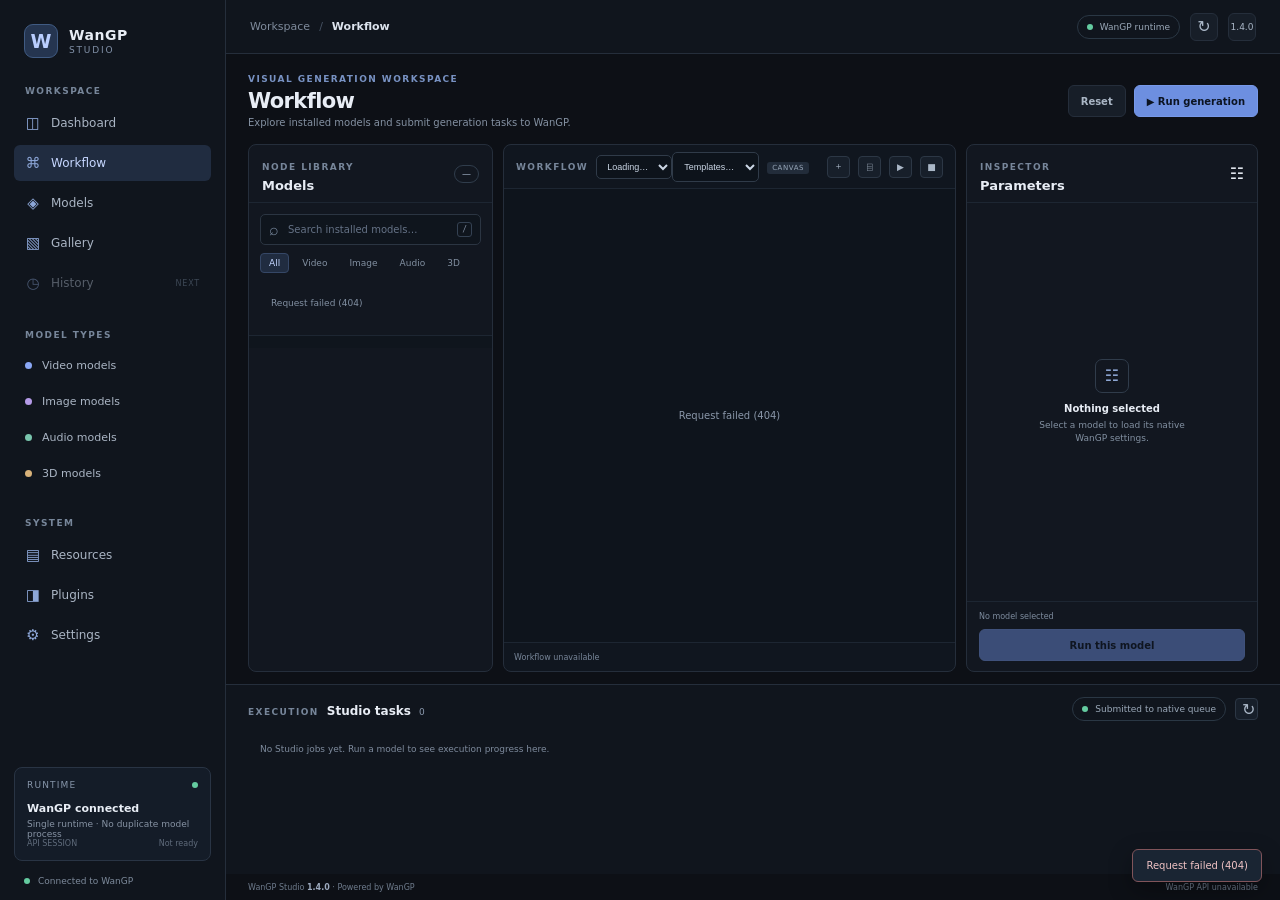
==== plugins/wan2gp_studio/web/index.html @ 685be03d "studio: Unified Media & Workflow Experience (1.4.0) P1 complete: - Media -> Workflow: the gallery li" ====
<!doctype html>
<html lang="en">
<head>
  <meta charset="utf-8">
  <meta name="viewport" content="width=device-width,initial-scale=1">
  <meta name="color-scheme" content="dark">
  <title>WanGP Studio</title>
  <link rel="stylesheet" href="assets/studio.css">
  <script src="assets/studio.js" defer></script>
  <script src="assets/gallery.js" defer></script>
  <script src="assets/workflow.js" defer></script>
  <script src="assets/telemetry.js" defer></script>
  <script src="assets/plugins.js" defer></script>
  <script src="assets/dashboard.js" defer></script>
  <script src="assets/settings.js" defer></script>
</head>
<body>
<div class="app-shell">
  <aside class="sidebar">
    <a class="brand" href="/studio/"><span class="brand-mark">W</span><span><strong>WanGP</strong><small>STUDIO</small></span></a>
    <div class="sidebar-label">WORKSPACE</div>
    <nav class="primary-nav">
      <button class="nav-item" id="nav-dashboard"><span class="nav-icon">◫</span> Dashboard</button>
      <button class="nav-item active" id="nav-workflow"><span class="nav-icon">⌘</span> Workflow</button>
      <button class="nav-item" id="nav-models"><span class="nav-icon">◈</span> Models</button>
      <button class="nav-item" id="nav-gallery"><span class="nav-icon">▧</span> Gallery <span class="nav-count" id="gallery-nav-count" hidden></span></button>
      <button class="nav-item" disabled><span class="nav-icon">◷</span> History <span class="nav-soon">NEXT</span></button>
    </nav>
    <div class="sidebar-label section-gap">MODEL TYPES</div>
    <div class="library-shortcuts">
      <button class="library-item" data-filter="video"><span class="type-dot video"></span> Video models</button>
      <button class="library-item" data-filter="image"><span class="type-dot image"></span> Image models</button>
      <button class="library-item" data-filter="audio"><span class="type-dot audio"></span> Audio models</button>
      <button class="library-item" data-filter="3d"><span class="type-dot three"></span> 3D models</button>
    </div>
    <div class="sidebar-label section-gap">SYSTEM</div>
    <nav class="primary-nav">
      <button class="nav-item" id="nav-resources"><span class="nav-icon">▤</span> Resources</button>
      <button class="nav-item" id="nav-plugins"><span class="nav-icon">◨</span> Plugins <span class="nav-count" id="plugins-nav-count" hidden></span></button>
      <button class="nav-item" id="nav-settings"><span class="nav-icon">⚙</span> Settings</button>
    </nav>
    <div class="sidebar-spacer"></div>
    <section class="memory-card">
      <div class="memory-heading"><span>RUNTIME</span><span class="live-dot"></span></div>
      <div class="memory-runtime">WanGP connected</div>
      <div class="memory-caption">Single runtime · No duplicate model process</div>
      <div class="memory-foot"><span>API SESSION</span><span id="runtime-state">Checking…</span></div>
    </section>
    <div class="sidebar-footer"><span class="status-dot"></span> Connected to WanGP</div>
  </aside>

  <main class="main-area">
    <header class="topbar">
      <div class="breadcrumbs"><span>Workspace</span><span class="crumb-sep">/</span><strong id="breadcrumb-current">Workflow</strong></div>
      <div class="top-actions"><span class="runtime-pill"><i></i> WanGP runtime</span><button class="icon-button" id="refresh-models" title="Refresh model catalog">↻</button><span class="user-button">1.4.0</span></div>
    </header>

    <section class="workspace">
      <div class="workspace-heading">
        <div><div class="eyebrow">VISUAL GENERATION WORKSPACE</div><h1>Workflow</h1><p>Explore installed models and submit generation tasks to WanGP.</p></div>
        <div class="heading-actions"><button class="button button-quiet" id="clear-selection">Reset</button><button class="button button-primary" id="run-generation">▶ Run generation</button></div>
      </div>

      <div class="studio-grid">
        <section class="panel model-panel">
          <div class="panel-header"><div><span class="panel-kicker">NODE LIBRARY</span><h2>Models</h2></div><span class="count-chip" id="model-count">—</span></div>
          <label class="search-box"><span>⌕</span><input id="model-search" type="search" placeholder="Search installed models…"><kbd>/</kbd></label>
          <div class="filter-row" id="model-filters">
            <button class="filter-chip selected" data-filter="all">All</button><button class="filter-chip" data-filter="video">Video</button><button class="filter-chip" data-filter="image">Image</button><button class="filter-chip" data-filter="audio">Audio</button><button class="filter-chip" data-filter="3d">3D</button>
          </div>
          <div class="model-list" id="model-list"><div class="empty-state">Loading model catalog…</div></div>
          <div class="model-links" id="model-links"></div>
        </section>

        <section class="panel canvas-panel">
          <div class="canvas-toolbar"><div><span class="panel-kicker">WORKFLOW</span><select id="workflow-select" class="preset-select workflow-select" aria-label="Workflow"><option value="">Loading…</option></select><select id="workflow-template" class="preset-select workflow-template" aria-label="Load a template"><option value="">Templates…</option></select><span class="draft-tag" id="workflow-state">CANVAS</span></div><div class="canvas-tools"><button class="small-tool" id="workflow-new" title="New workflow">＋</button><button class="small-tool" id="workflow-save" title="Save workflow">⌸</button><button class="small-tool" id="workflow-run" title="Run workflow">▶</button><button class="small-tool" id="workflow-cancel" title="Cancel run" disabled>■</button></div></div>
          <div class="canvas workflow-canvas-host" id="workflow-canvas-host">
            <div class="canvas-empty" id="workflow-unavailable" hidden></div>
            <iframe id="workflow-frame" class="workflow-frame" title="Workflow canvas" sandbox="allow-scripts allow-pointer-lock allow-downloads" hidden></iframe>
            <div class="hidden-legacy" aria-hidden="true">
              <div class="canvas-hint" id="canvas-hint"></div>
              <div class="workflow-node" id="generation-node" hidden>
                <span id="node-title"></span><span id="node-model"></span><span id="node-status"></span>
              </div>
              <span id="canvas-model-count"></span>
            </div>
          </div>
          <div class="canvas-footer"><span id="workflow-status">Workflow canvas</span><span id="workflow-node-count"></span></div>
        </section>

        <section class="panel inspector-panel">
          <div class="panel-header"><div><span class="panel-kicker">INSPECTOR</span><h2>Parameters</h2></div><span class="inspector-icon">☷</span></div>
          <div class="inspector-content">
            <div class="inspector-empty" id="inspector-empty"><div class="inspector-empty-icon">☷</div><strong>Nothing selected</strong><span>Select a model to load its native WanGP settings.</span></div>
            <div id="inspector-editor" hidden>
              <div class="selected-model"><div class="selected-model-icon">◈</div><div><strong id="selected-model-name">Model</strong><small id="selected-model-type">model_type</small></div></div>
              <div class="inspector-section">
                <div class="section-title"><span>GENERATION SETTINGS</span><button id="reset-settings">Reset</button></div>
                <label class="field-label" for="prompt-input">Prompt</label><textarea id="prompt-input" rows="5" placeholder="Describe the scene…"></textarea>
                <div class="settings-toolbar"><span>Full WanGP settings JSON</span><button id="format-json">Format</button></div>
                <textarea id="settings-json" class="json-editor" spellcheck="false" rows="12"></textarea>
                <p class="field-note">Advanced parameters are preserved. Edit the JSON to access model-specific options not shown as simple controls.</p>
              </div>
              <div class="inspector-section">
                <div class="section-title"><span>PRESETS &amp; PROFILES</span><span id="preset-count"></span></div>
                <div class="preset-row"><select id="preset-select" class="preset-select" disabled><option>No presets available</option></select><button class="button button-quiet preset-load" id="load-preset" disabled>Load</button></div>
                <p class="field-note">Loads the selected native WanGP preset into the full settings editor.</p>
              </div>
              <div class="inspector-section">
                <div class="section-title"><span>INSTALLED LORAS</span><span id="lora-count"></span></div>
                <div class="capability-list" id="lora-list"><span class="field-note">Select a model to inspect its LoRAs.</span></div>
              </div>
              <div class="inspector-section"><div class="section-title"><span>MODEL CAPABILITIES</span></div><div class="capability-list" id="capability-list"></div></div>
            </div>
          </div>
          <div class="inspector-bottom"><span class="save-indicator" id="settings-state">No model selected</span><button class="button button-primary button-full" id="run-from-inspector" disabled>Run this model</button></div>
        </section>
      </div>
    </section>

    <section class="gallery-view" id="gallery-view" hidden>
      <header class="gallery-head">
        <div><div class="eyebrow">MEDIA CENTER</div><h1>Library</h1><p id="gallery-summary">Indexing WanGP outputs…</p></div>
        <div class="gallery-head-actions">
          <button class="button button-quiet" id="gallery-upload">＋ Upload</button>
          <input type="file" id="gallery-file" multiple hidden accept="image/*,video/*,audio/*">
          <button class="button button-quiet" id="gallery-refresh">↻ Rescan</button>
        </div>
      </header>
      <div class="gallery-toolbar">
        <label class="search-box gallery-search"><span>⌕</span><input id="gallery-query" type="search" placeholder="Search prompt or file name…"></label>
        <div class="filter-row" id="gallery-kinds">
          <button class="filter-chip selected" data-kind="">All</button>
          <button class="filter-chip" data-kind="image">Images</button>
          <button class="filter-chip" data-kind="video">Videos</button>
          <button class="filter-chip" data-kind="audio">Audio</button>
          <button class="filter-chip" data-kind="world">Worlds</button>
          <button class="filter-chip" data-kind="3d">3D</button>
        </div>
        <div class="upload-panel" id="gallery-uploads" hidden>
          <div class="upload-head"><span id="gallery-upload-title">Uploads</span><button class="icon-button" id="gallery-upload-clear" title="Clear finished and cancelled uploads">✕</button></div>
          <div id="gallery-upload-rows"></div>
        </div>
        <select id="gallery-sort" class="preset-select gallery-sort" aria-label="Sort media">
          <option value="date_desc">Newest first</option>
          <option value="date_asc">Oldest first</option>
          <option value="name_asc">Name A→Z</option>
          <option value="name_desc">Name Z→A</option>
          <option value="size_desc">Largest first</option>
          <option value="size_asc">Smallest first</option>
        </select>
        <button class="button button-quiet" id="gallery-select-mode">Select</button>
      </div>
      <div class="gallery-selection" id="gallery-selection" hidden>
        <span id="gallery-selected-count">0 selected</span>
        <button class="button button-quiet" id="gallery-clear-selection">Clear</button>
        <button class="button button-danger" id="gallery-delete-selected" disabled>Delete selected</button>
      </div>
      <div class="gallery-viewport" id="gallery-viewport" tabindex="0" aria-label="Media library">
        <div class="gallery-spacer" id="gallery-spacer"></div>
        <div class="gallery-window" id="gallery-window"></div>
        <div class="gallery-empty" id="gallery-empty" hidden></div>
        <div class="gallery-drop" id="gallery-drop" hidden><div><strong>Drop media to upload</strong><span>Images, videos and audio are copied into the WanGP output folders.</span></div></div>
      </div>
    </section>

    <section class="resource-view" id="plugins-view" hidden>
      <header class="gallery-head">
        <div><div class="eyebrow">SYSTEM</div><h1>Plugins</h1><p id="plugins-summary">Installed plugins versus their upstream repositories.</p></div>
        <div class="gallery-head-actions">
          <span class="runtime-pill"><i></i> <span id="plugins-updated">—</span></span>
          <button class="icon-button" id="plugins-refresh" title="Check every plugin remote for its latest state">↻</button>
        </div>
      </header>
      <div class="plugin-table-wrap">
        <table class="plugin-table">
          <thead><tr><th>Plugin</th><th>Installed</th><th>Upstream</th><th>State</th><th>Details</th></tr></thead>
          <tbody id="plugins-rows"><tr><td colspan="5" class="plugin-empty">Loading…</td></tr></tbody>
        </table>
      </div>
      <p class="field-note" id="plugins-note"></p>
      <div class="section-title" style="margin-top:18px"><span>SCAN HISTORY</span></div>
      <div class="plugin-table-wrap" id="plugins-history"></div>
    </section>

    <section class="resource-view" id="resource-view" hidden>
      <header class="gallery-head">
        <div><div class="eyebrow">SYSTEM</div><h1>Resources</h1><p id="resource-summary">Read-only telemetry from the local WanGP runtime.</p></div>
        <div class="gallery-head-actions"><span class="runtime-pill"><i></i> <span id="resource-updated">—</span></span></div>
      </header>
      <div class="resource-grid">
        <article class="resource-card">
          <div class="resource-head"><span>GPU</span><span id="gpu-name">—</span></div>
          <div class="metric"><span>Utilization</span><strong id="gpu-util">unavailable</strong></div>
          <div class="meter"><span id="gpu-util-bar"></span></div>
          <div class="metric"><span>VRAM</span><strong id="gpu-vram">unavailable</strong></div>
          <div class="meter"><span id="gpu-vram-bar"></span></div>
          <div class="metric-row"><span id="gpu-temp">—</span><span id="gpu-power">—</span><span id="gpu-fan">—</span></div>
        </article>
        <article class="resource-card">
          <div class="resource-head"><span>MEMORY</span><span>psutil</span></div>
          <div class="metric"><span>System RAM</span><strong id="ram-used">—</strong></div>
          <div class="meter"><span id="ram-bar"></span></div>
          <div class="metric"><span>Studio process</span><strong id="proc-rss">—</strong></div>
          <div class="metric-row"><span id="proc-cpu">CPU —</span><span id="sys-cpu">System —</span></div>
        </article>
        <article class="resource-card">
          <div class="resource-head"><span>STUDIO</span><span id="studio-source">session</span></div>
          <div class="metric"><span>Active jobs</span><strong id="jobs-active">0</strong></div>
          <div class="metric"><span>Queued</span><strong id="jobs-queue">0</strong></div>
          <div class="metric"><span>Workflow runs</span><strong id="runs-active">0</strong></div>
          <div class="metric current-line" id="current-activity">No active work</div>
        </article>
      </div>
      <p class="field-note" id="resource-sources"></p>
    </section>

    <section class="dashboard-view" id="dashboard-view" hidden>
      <header class="gallery-head">
        <div><div class="eyebrow">WORKSPACE</div><h1>Dashboard</h1><p id="dashboard-summary">Runtime overview</p></div>
        <div class="gallery-head-actions"><button class="button button-quiet" id="dashboard-refresh">↻ Refresh</button></div>
      </header>
      <div class="resource-grid">
        <article class="resource-card">
          <div class="resource-head"><span>RUNTIME</span><span id="dash-runtime">—</span></div>
          <div class="metric"><span>WanGP core</span><strong id="dash-core">—</strong></div>
          <div class="metric"><span>Workflow engine</span><strong id="dash-workflow">—</strong></div>
          <div class="metric"><span>Optional plugins</span><strong id="dash-plugins">—</strong></div>
        </article>
        <article class="resource-card">
          <div class="resource-head"><span>LIBRARY</span><span id="dash-media-total">—</span></div>
          <div class="metric"><span>Images</span><strong id="dash-images">0</strong></div>
          <div class="metric"><span>Videos</span><strong id="dash-videos">0</strong></div>
          <div class="metric"><span>Audio / Worlds</span><strong id="dash-other">0</strong></div>
        </article>
        <article class="resource-card">
          <div class="resource-head"><span>ACTIVITY</span><span id="dash-updated">—</span></div>
          <div class="metric"><span>Active jobs</span><strong id="dash-jobs">0</strong></div>
          <div class="metric"><span>Workflow runs</span><strong id="dash-runs">0</strong></div>
          <div class="metric current-line" id="dash-activity">No active work</div>
        </article>
      </div>
      <div class="dashboard-actions">
        <button class="button button-quiet" id="dash-goto-gallery">Open Gallery</button>
        <button class="button button-quiet" id="dash-goto-workflow">Open Workflow</button>
        <button class="button button-quiet" id="dash-goto-resources">Open Resources</button>
      </div>
    </section>

    <section class="settings-view" id="settings-view" hidden>
      <header class="gallery-head">
        <div><div class="eyebrow">SYSTEM</div><h1>Settings</h1><p>Read-only diagnostics for this Studio installation.</p></div>
      </header>
      <div class="settings-block"><div class="section-title"><span>PLUGINS &amp; INTEGRATION</span></div><div class="settings-table" id="settings-plugins"></div></div>
      <div class="settings-block"><div class="section-title"><span>MEDIA ROOTS</span></div><div class="settings-roots" id="settings-roots"></div></div>
      <p class="field-note">Studio does not change WanGP settings; edit them in the native WanGP UI. Attribution and licenses: see the plugin README and <code>web/assets/WANFLOW-LICENSE.txt</code>.</p>
    </section>

    <section class="queue-panel">
      <div class="queue-heading"><div class="queue-title"><span class="panel-kicker">EXECUTION</span><h2>Studio tasks <span id="queue-count">0</span></h2></div><div class="queue-actions"><span class="queue-runtime"><i></i> Submitted to native queue</span><button class="small-tool" id="refresh-queue">↻</button></div></div>
      <div class="queue-list" id="queue-list"><div class="queue-empty">No Studio jobs yet. Run a model to see execution progress here.</div></div>
    </section>
    <footer class="main-footer"><span>WanGP Studio <b>1.4.0</b> · Powered by WanGP</span><span id="api-status">Connecting to local runtime…</span></footer>
  </main>
</div>

<dialog class="lightbox" id="lightbox">
  <div class="lightbox-shell">
    <header class="lightbox-head">
      <div class="lightbox-title"><span class="panel-kicker" id="lightbox-kind">MEDIA</span><strong id="lightbox-name">Item</strong></div>
      <div class="lightbox-head-actions">
        <a class="button button-quiet" id="lightbox-download" href="#" download>Download</a>
        <button class="icon-button" id="lightbox-close" title="Close">✕</button>
      </div>
    </header>
    <div class="lightbox-body">
      <div class="lightbox-stage" id="lightbox-stage"></div>
      <aside class="lightbox-meta">
        <div class="lightbox-facts" id="lightbox-facts"></div>
        <div class="lightbox-prompt-block">
          <div class="section-title"><span>PROMPT</span><button id="lightbox-copy">Copy</button></div>
          <p class="lightbox-prompt" id="lightbox-prompt">—</p>
        </div>
        <div class="lightbox-actions">
          <div class="sendto-row">
            <select id="lightbox-suite-target" class="sendto-target" title="Send this frame to"></select>
            <button class="button button-quiet" id="lightbox-suite">Send to plugin</button>
          </div>
          <button class="button button-quiet" id="lightbox-suite-copy" hidden>Copy path</button>
          <button class="button button-primary" id="lightbox-reuse">Use settings</button><button class="button button-quiet" id="lightbox-usewf" hidden>Use in workflow</button>
          <button class="button button-danger" id="lightbox-delete">Delete</button>
        </div>
        <p class="field-note" id="lightbox-path"></p>
      </aside>
    </div>
  </div>
</dialog>

<div class="toast-region" id="toast-region" aria-live="polite"></div>
</body>
</html>
---- plugins/wan2gp_studio/web/assets/studio.css ----
:root{color-scheme:dark;--bg:#0d1016;--panel:#121720;--line:#252e3b;--line-soft:#1d2632;--text:#e8edf5;--muted:#8793a4;--accent:#7b9cff;--green:#64cba0;--red:#df7c82;--amber:#d6ad70;font-family:Inter,ui-sans-serif,system-ui,-apple-system,"Segoe UI",sans-serif;font-synthesis:none}*{box-sizing:border-box}html,body{margin:0;width:100%;height:100%;overflow:hidden;background:var(--bg);color:var(--text)}button,input,textarea{font:inherit}button{color:inherit;cursor:pointer}.app-shell{height:100dvh;display:grid;grid-template-columns:226px minmax(0,1fr)}.sidebar{display:flex;flex-direction:column;min-height:0;padding:22px 14px 14px;background:#10151d;border-right:1px solid var(--line)}.brand{display:flex;align-items:center;gap:11px;padding:2px 10px 28px;color:var(--text);text-decoration:none}.brand-mark{width:34px;height:34px;display:grid;place-items:center;border-radius:9px;background:#253550;border:1px solid #405b83;color:#b9ceff;font-weight:800;font-size:19px}.brand strong,.brand small{display:block;letter-spacing:.04em}.brand strong{font-size:14px}.brand small{margin-top:2px;color:#8292a9;font-size:9px;letter-spacing:.2em}.sidebar-label,.panel-kicker,.eyebrow{font-size:9px;font-weight:750;letter-spacing:.16em;color:#77869a}.sidebar-label{padding:0 11px 9px}.primary-nav,.library-shortcuts{display:grid;gap:4px}.nav-item,.library-item{height:36px;display:flex;align-items:center;gap:10px;padding:0 11px;border:0;border-radius:6px;background:transparent;text-align:left;color:#aab5c4;font-size:12px}.nav-item:hover,.library-item:hover{background:#1a2330;color:var(--text)}.nav-item.active{background:#202c40;color:#c6d7ff}.nav-item:disabled{opacity:.45;cursor:default}.nav-icon{width:16px;text-align:center;color:#8da7d8;font-size:15px}.nav-soon{margin-left:auto;color:#74859a;font-size:8px;letter-spacing:.1em}.section-gap{margin-top:29px}.library-item{height:32px;font-size:11px}.type-dot{width:7px;height:7px;border-radius:50%;background:#8d9aab}.type-dot.video{background:#8aa7f5}.type-dot.image{background:#b59be8}.type-dot.audio{background:#79c5ad}.type-dot.three{background:#d8b27a}.sidebar-spacer{flex:1}.memory-card{padding:12px;border:1px solid #293444;border-radius:8px;background:#141c28}.memory-heading,.memory-foot{display:flex;justify-content:space-between;align-items:center}.memory-heading{font-size:9px;letter-spacing:.13em;color:#8796aa}.live-dot,.status-dot,.runtime-pill i,.queue-runtime i{width:6px;height:6px;border-radius:50%;background:var(--green)}.memory-runtime{margin-top:12px;font-size:11px;font-weight:650}.memory-caption{margin-top:4px;color:var(--muted);font-size:9px}.memory-bar{height:3px;margin:12px 0 8px;background:#293443;border-radius:3px}.memory-bar span{display:block;width:0;height:100%;background:var(--green)}.memory-foot{font-size:8px;color:#5f6b7b}.sidebar-footer{display:flex;align-items:center;gap:8px;padding:15px 10px 0;color:#7d8a9b;font-size:9px}.main-area{display:grid;grid-template-rows:54px minmax(350px,1fr) 190px 26px;min-width:0;min-height:0}.topbar{display:flex;align-items:center;justify-content:space-between;padding:0 24px;border-bottom:1px solid var(--line);background:#10151d}.breadcrumbs{display:flex;gap:9px;align-items:center;font-size:11px;color:#7f8b9c}.breadcrumbs strong{color:#dce3ed;font-weight:600}.crumb-sep{color:#465264}.top-actions{display:flex;align-items:center;gap:10px}.runtime-pill,.queue-runtime{display:flex;align-items:center;gap:7px;padding:6px 9px;border:1px solid #2a3744;border-radius:20px;color:#9aa8b8;font-size:9px}.icon-button,.user-button{width:28px;height:28px;display:grid;place-items:center;border:1px solid var(--line);border-radius:6px;background:#171e28;color:#aab7c7}.user-button{font-size:9px}.workspace{display:flex;flex-direction:column;min-height:0;padding:18px 22px 12px;gap:14px}.workspace-heading{display:flex;align-items:center;justify-content:space-between;min-height:58px}.eyebrow{margin-bottom:5px;color:#7892c3}.workspace-heading h1{margin:0;font-size:21px;font-weight:650;letter-spacing:-.03em}.workspace-heading p{margin:4px 0 0;color:#8491a2;font-size:10px}.heading-actions{display:flex;gap:8px}.button{height:32px;padding:0 12px;border-radius:6px;border:1px solid var(--line);font-size:10px;font-weight:650}.button-quiet{background:#171e28;color:#aab6c5}.button-primary{background:#6d8fe0;border-color:#7799e9;color:#0c1422}.button-primary:hover{background:#86a4ed}.button:disabled{opacity:.45;cursor:not-allowed}.studio-grid{display:grid;grid-template-columns:245px minmax(320px,1fr) 292px;gap:10px;min-height:0;flex:1}.panel{min-width:0;min-height:0;border:1px solid var(--line);border-radius:8px;background:var(--panel);overflow:hidden}.model-panel,.inspector-panel{display:flex;flex-direction:column}.panel-header{height:58px;display:flex;align-items:center;justify-content:space-between;padding:0 13px;border-bottom:1px solid var(--line-soft)}.panel-header h2,.queue-title h2{margin:4px 0 0;font-size:13px;font-weight:650}.count-chip{padding:3px 7px;border:1px solid #303d4c;border-radius:12px;color:#a8b8cd;font-size:9px}.search-box{height:31px;display:flex;align-items:center;gap:7px;margin:11px 11px 8px;padding:0 8px;border:1px solid #2b3542;border-radius:5px;background:#0f151d;color:#77879c}.search-box input{width:100%;border:0;outline:0;background:transparent;color:var(--text);font-size:10px}.search-box input::placeholder{color:#657286}.search-box kbd,kbd{padding:2px 4px;border:1px solid #344152;border-radius:3px;color:#7e8b9d;font-size:8px}.filter-row{display:flex;gap:4px;padding:0 11px 9px}.filter-chip{padding:4px 8px;border:1px solid transparent;border-radius:4px;background:transparent;color:#8290a1;font-size:9px}.filter-chip.selected{border-color:#354766;background:#202c40;color:#c0d2fb}.model-list{overflow:auto;min-height:0;padding:0 7px 9px}.model-card{display:block;width:100%;margin:3px 0;padding:9px;border:1px solid transparent;border-radius:6px;background:transparent;text-align:left}.model-card:hover{background:#18212d}.model-card.selected{border-color:#3a4d70;background:#1b2738}.model-card-top{display:flex;align-items:center;gap:7px}.model-indicator{width:7px;height:7px;border-radius:2px;background:#8ca9ef}.model-indicator.image{background:#b49ae7}.model-indicator.audio{background:#7ac7ad}.model-card-name{flex:1;overflow:hidden;color:#d6deea;font-size:10px;font-weight:620;text-overflow:ellipsis;white-space:nowrap}.availability{width:6px;height:6px;border-radius:50%;background:#536174}.availability.available{background:var(--green)}.model-card-meta{display:block;margin:5px 0 0 14px;color:#7b899b;font-size:9px}.empty-state{padding:15px;color:#8290a2;font-size:9px;line-height:1.5}.canvas-panel{display:flex;flex-direction:column;background:#10161f}.canvas-toolbar{height:44px;display:flex;align-items:center;justify-content:space-between;padding:0 12px;border-bottom:1px solid var(--line-soft);font-size:10px}.canvas-toolbar strong{margin-left:9px;font-weight:600;color:#c9d3e1}.draft-tag{margin-left:8px;padding:2px 5px;border-radius:3px;background:#222c3a;color:#9aa9bb;font-size:7px;letter-spacing:.08em}.canvas-tools{display:flex;align-items:center;gap:8px;color:#8390a1;font-size:9px}.small-tool{width:23px;height:22px;border:1px solid #2c3745;border-radius:4px;background:#171f2a;color:#aab7c7}.canvas{position:relative;flex:1;min-height:0;overflow:hidden;background:#0e141c}.canvas-grid{position:absolute;inset:0;background-image:radial-gradient(#2b3644 .7px,transparent .7px);background-size:18px 18px;opacity:.48}.canvas-hint{position:absolute;top:50%;left:50%;display:flex;width:210px;transform:translate(-50%,-50%);flex-direction:column;align-items:center;text-align:center}.hint-icon{display:grid;width:38px;height:38px;place-items:center;margin-bottom:12px;border:1px dashed #48576b;border-radius:9px;color:#9cb5e8;font-size:20px}.canvas-hint strong{font-size:11px;font-weight:620}.canvas-hint span{margin-top:7px;color:#7f8da0;font-size:9px;line-height:1.6}.workflow-node{position:absolute;top:50%;left:50%;width:218px;transform:translate(-50%,-50%);border:1px solid #465a7a;border-radius:8px;background:#172231;box-shadow:0 8px 28px #0005}.node-top,.node-ports,.node-footer{display:flex;align-items:center;justify-content:space-between}.node-top{padding:9px 10px;border-bottom:1px solid #2c3a4d}.node-type-icon{color:#9eb8f0}.node-kind{margin-left:7px;flex:1;color:#8da2c4;font-size:8px;letter-spacing:.12em}.node-menu{color:#8492a6}.node-title{padding:10px 11px 3px;font-size:12px;font-weight:650}.node-model{padding:0 11px 10px;color:#9aa9bd;font-size:9px}.node-divider{height:1px;background:#2c3a4d}.node-ports{padding:9px 11px;color:#a8b4c4;font-size:9px}.port{display:inline-block;width:7px;height:7px;margin-right:5px;border-radius:50%;background:#819dcf}.port.output{background:#79c8a9}.node-footer{padding:8px 11px;border-top:1px solid #2c3a4d;color:#7e8da0;font-size:8px}.node-status{color:#79c8a9}.canvas-footer{height:29px;display:flex;align-items:center;justify-content:space-between;padding:0 10px;border-top:1px solid var(--line-soft);color:#778598;font-size:8px}.footer-divider{padding:0 5px;color:#465364}.inspector-content{flex:1;overflow:auto}.inspector-empty{display:flex;height:100%;min-height:160px;flex-direction:column;align-items:center;justify-content:center;padding:15px;text-align:center}.inspector-empty-icon{display:grid;width:34px;height:34px;place-items:center;margin-bottom:10px;border:1px solid #303c4b;border-radius:7px;color:#8ea7d4}.inspector-empty strong{font-size:10px}.inspector-empty span{max-width:170px;margin-top:5px;color:#8290a1;font-size:9px;line-height:1.5}.selected-model{display:flex;align-items:center;gap:9px;padding:12px;border-bottom:1px solid var(--line-soft)}.selected-model-icon{display:grid;width:28px;height:28px;place-items:center;border:1px solid #3a4b67;border-radius:6px;background:#202d42;color:#b3c9f6}.selected-model strong,.selected-model small{display:block;max-width:190px;overflow:hidden;text-overflow:ellipsis;white-space:nowrap}.selected-model strong{font-size:10px}.selected-model small{margin-top:3px;color:#8391a4;font-size:8px}.inspector-section{padding:12px;border-bottom:1px solid var(--line-soft)}.section-title{display:flex;align-items:center;justify-content:space-between;margin-bottom:11px;color:#8998ad;font-size:8px;font-weight:700;letter-spacing:.1em}.section-title button,.settings-toolbar button{border:0;background:transparent;color:#9ab1e2;font-size:9px}.field-label{display:block;margin-bottom:5px;color:#aab7c8;font-size:9px}.inspector-section textarea{width:100%;resize:vertical;padding:8px;border:1px solid #303b49;border-radius:5px;outline:0;background:#0d131b;color:#d5deea;font-size:9px;line-height:1.5}.inspector-section textarea:focus{border-color:#627eae}.settings-toolbar{display:flex;align-items:center;justify-content:space-between;margin:12px 0 6px;color:#8b99ab;font-size:8px}.json-editor{font-family:ui-monospace,SFMono-Regular,Consolas,monospace!important;font-size:8px!important;tab-size:2}.field-note{margin:7px 0 0;color:#778598;font-size:8px;line-height:1.5}.capability-list{display:flex;flex-wrap:wrap;gap:5px}.capability-chip{padding:4px 6px;border:1px solid #344255;border-radius:4px;color:#9fb0c5;font-size:8px}.inspector-bottom{padding:10px 12px;border-top:1px solid var(--line-soft)}.save-indicator{display:block;margin-bottom:8px;color:#7e8c9e;font-size:8px}.button-full{width:100%}.queue-panel{min-height:0;padding:12px 22px;border-top:1px solid var(--line);background:#10151d}.queue-heading{display:flex;align-items:center;justify-content:space-between}.queue-title{display:flex;align-items:baseline;gap:8px}.queue-title h2{font-size:12px}.queue-title h2 span{margin-left:4px;color:#8d9bb0;font-size:9px;font-weight:500}.queue-actions{display:flex;align-items:center;gap:9px}.queue-list{display:flex;gap:8px;overflow:auto;margin-top:11px;padding-bottom:4px}.queue-card{flex:0 0 235px;padding:9px 10px;border:1px solid #2b3644;border-radius:6px;background:#151d28}.queue-card-top{display:flex;justify-content:space-between;gap:8px}.queue-card-title{overflow:hidden;color:#d2dbe7;font-size:9px;font-weight:600;text-overflow:ellipsis;white-space:nowrap}.queue-state{color:#8fa8da;font-size:8px}.queue-state.completed{color:var(--green)}.queue-state.failed{color:var(--red)}.queue-card-message{overflow:hidden;margin-top:6px;color:#8290a2;font-size:8px;text-overflow:ellipsis;white-space:nowrap}.queue-progress{height:3px;margin-top:9px;border-radius:3px;background:#293442}.queue-progress span{display:block;height:100%;border-radius:3px;background:#7f9ee7}.queue-empty{padding:12px;color:#7e8b9d;font-size:9px}.main-footer{display:flex;align-items:center;justify-content:space-between;padding:0 22px;color:#6e7b8c;font-size:8px}.main-footer b{color:#9eabc0;font-weight:600}.toast-region{position:fixed;right:18px;bottom:18px;display:grid;gap:7px;z-index:10}.toast{max-width:340px;padding:10px 13px;border:1px solid #3b4b60;border-radius:6px;background:#1a2533;color:#dce5f2;font-size:10px;box-shadow:0 8px 25px #0005}.toast.error{border-color:#80545a;color:#f0c3c5}@media(max-width:1180px){.app-shell{grid-template-columns:190px minmax(0,1fr)}.studio-grid{grid-template-columns:205px minmax(260px,1fr) 260px}.workspace{padding-left:14px;padding-right:14px}.queue-panel{padding-left:14px;padding-right:14px}}@media(max-width:920px){.studio-grid{grid-template-columns:210px minmax(260px,1fr)}.inspector-panel{display:none}.main-area{grid-template-rows:54px minmax(350px,1fr) 170px 26px}}@media(max-width:680px){html,body{overflow:auto}.app-shell{height:auto;min-height:100dvh;grid-template-columns:1fr}.sidebar{display:none}.main-area{min-height:100dvh;grid-template-rows:48px auto 170px 26px}.workspace{min-height:640px;padding:12px}.workspace-heading{align-items:flex-start}.workspace-heading p{max-width:220px}.heading-actions .button-quiet{display:none}.studio-grid{grid-template-columns:1fr;grid-template-rows:220px minmax(330px,1fr)}.model-panel{min-height:220px}.canvas-panel{min-height:330px}.queue-panel{padding:10px 12px}.topbar{padding:0 12px}.runtime-pill{display:none}.main-footer{padding:0 12px}}.cancel-job{margin-top:7px;padding:3px 7px;border:1px solid #594047;border-radius:4px;background:#281d24;color:#d99ca3;font-size:8px}.cancel-job:hover{background:#39242c}
.preset-row{display:flex;align-items:center;gap:6px}.preset-select{flex:1;min-width:0;height:30px;padding:0 7px;border:1px solid #303b49;border-radius:5px;outline:0;background:#0d131b;color:#cbd6e5;font-size:9px}.preset-select:focus{border-color:#627eae}.preset-select:disabled{opacity:.5}.preset-load{height:30px;padding:0 10px}.cancel-job{margin-top:7px;padding:3px 7px;border:1px solid #485365;border-radius:4px;background:#1c2633;color:#aab9cb;font-size:8px}.cancel-job:hover{border-color:#a36a70;color:#efb9bd}.cancel-job:disabled{opacity:.5;cursor:not-allowed}
.availability.partial{background:var(--amber)}.queue-state.cancelled{color:#a3adba}

/* ---- Media Center (M1) ---- */
.nav-count{margin-left:auto;padding:1px 6px;border-radius:8px;background:#22304a;color:#a9c0f5;font-size:8px;font-weight:600}
body.gallery-mode .workspace,body.gallery-mode .queue-panel{display:none}
body.gallery-mode .main-area{grid-template-rows:54px minmax(0,1fr) 26px}
.gallery-view{display:flex;min-height:0;flex-direction:column;gap:9px;padding:14px 22px 10px}
.gallery-head{display:flex;align-items:center;justify-content:space-between;min-height:50px}
.gallery-head h1{margin:0;font-size:21px;font-weight:650;letter-spacing:-.03em}
.gallery-head p{margin:4px 0 0;color:#8491a2;font-size:10px}
.gallery-head-actions{display:flex;gap:8px}
.gallery-toolbar{display:flex;align-items:center;gap:10px;flex-wrap:wrap}
.gallery-search{flex:0 1 330px;margin:0}
.gallery-sort{flex:0 0 150px;height:31px}
.gallery-selection{display:flex;align-items:center;gap:8px;padding:6px 10px;border:1px solid #33425a;border-radius:6px;background:#182233;color:#c2d2ee;font-size:10px}
.gallery-selection span{flex:1}
.button-danger{border-color:#7c4a51;background:#2a1b20;color:#eab4b9}
.button-danger:hover{background:#3a2229}
.button-danger:disabled{opacity:.4;cursor:not-allowed}
.gallery-selection[hidden],.gallery-drop[hidden],.gallery-empty[hidden]{display:none!important}
.model-links{display:flex;flex-wrap:nowrap;align-items:center;gap:6px;padding:6px 11px;border-top:1px solid var(--line-soft);background:#0f151d;overflow-x:auto}
.model-link{flex:0 0 auto;padding:2px 6px;border:1px solid #2c3a4c;border-radius:4px;color:#9db4e6;font-size:8px;text-decoration:none}
.model-link:hover{border-color:#4c6590;color:#c7d8fb}
.model-links .field-note{flex:0 0 auto;margin:0}
.workflow-frame{width:100%;height:100%;border:0;background:#0e141c;display:block}
.workflow-canvas-host{position:relative;padding:0!important;overflow:hidden}
.workflow-select{max-width:230px;height:24px;margin-left:8px;padding:0 6px;font-size:9px;vertical-align:middle}
.canvas-empty{display:grid;place-items:center;height:100%;padding:24px;color:#8a97a9;font-size:10px;line-height:1.7;text-align:center}
.canvas-empty[hidden]{display:none!important}
.hidden-legacy{display:none!important}
.gallery-view[hidden]{display:none!important}
body.resources-mode .workspace,body.resources-mode .queue-panel{display:none}
body.resources-mode .main-area{grid-template-rows:54px minmax(0,1fr) 26px}
.resource-view{display:flex;min-height:0;flex-direction:column;gap:14px;padding:14px 22px 10px}
.resource-view[hidden]{display:none!important}
.resource-grid{display:grid;grid-template-columns:repeat(auto-fit,minmax(280px,1fr));gap:12px}
.resource-card{display:flex;flex-direction:column;gap:8px;padding:14px;border:1px solid var(--line);border-radius:8px;background:var(--panel)}
.resource-head{display:flex;align-items:center;justify-content:space-between;gap:8px;color:#8a9ab0;font-size:9px;font-weight:700;letter-spacing:.1em}
.resource-head span:last-child{overflow:hidden;max-width:60%;color:#b7c5d8;font-weight:600;letter-spacing:0;text-overflow:ellipsis;white-space:nowrap}
.metric{display:flex;align-items:baseline;justify-content:space-between;gap:10px;color:#93a1b4;font-size:9px}
.metric strong{color:#e2e9f3;font-size:13px;font-weight:650;letter-spacing:-.01em}
.meter{height:4px;border-radius:3px;background:#253040;overflow:hidden}
.meter span{display:block;width:0;height:100%;border-radius:3px;background:#6d8fe0;transition:width .3s ease}
.metric-row{display:flex;flex-wrap:wrap;gap:10px;padding-top:6px;border-top:1px solid #1f2936;color:#8290a3;font-size:8px}
.current-line{margin-top:auto;padding-top:8px;border-top:1px solid #1f2936;color:#a9b8cc;font-size:9px;line-height:1.5}
body.workspace-hidden .workspace,body.workspace-hidden .queue-panel{display:none}
body.workspace-hidden .main-area{grid-template-rows:54px minmax(0,1fr) 26px}
.dashboard-view,.settings-view{display:flex;min-height:0;flex-direction:column;gap:14px;padding:14px 22px 10px;overflow:auto}
.dashboard-view[hidden],.settings-view[hidden]{display:none!important}
.dashboard-actions{display:flex;flex-wrap:wrap;gap:8px}
.settings-block{display:flex;flex-direction:column;gap:8px;padding:12px;border:1px solid var(--line);border-radius:8px;background:var(--panel)}
.settings-table{display:flex;flex-direction:column;font-size:9px}
.settings-row{display:grid;grid-template-columns:minmax(150px,1.4fr) 90px 70px 110px minmax(80px,1fr);gap:8px;padding:5px 6px;border-bottom:1px solid #1c2532;color:#c6d2e2}
.settings-row.header{color:#7f8c9e;font-size:8px;letter-spacing:.08em;text-transform:uppercase;border-bottom-color:#2a3646}
.settings-row span{overflow:hidden;text-overflow:ellipsis;white-space:nowrap}
.state-enabled{color:#64cba0}
.state-disabled{color:#d6ad70}
.state-not_installed{color:#8a97a9}
.settings-roots{display:grid;gap:4px;font-size:9px;color:#a9b7c9}
.settings-root{padding:4px 6px;border:1px solid #1f2937;border-radius:4px;background:#0f151d;font-family:ui-monospace,Consolas,monospace;font-size:8px}
.gallery-viewport{position:relative;flex:1;min-height:0;overflow:auto;padding:14px;border:1px solid var(--line);border-radius:8px;background:#0f151d;outline:none}
.gallery-spacer{width:1px}
.gallery-window{position:absolute;top:14px;left:14px;right:14px;display:grid;will-change:transform}
.media-card{position:relative;display:flex;flex-direction:column;overflow:hidden;height:var(--card-height,220px);padding:0;border:1px solid #222c3a;border-radius:8px;background:var(--panel);text-align:left;cursor:pointer;transition:border-color .15s ease,background .15s ease}
.media-card:hover{border-color:#3d4f68;background:#151d29}
.media-card:focus-visible{outline:2px solid #6d8fe0;outline-offset:1px}
.media-card.selected{border-color:#6d8fe0;box-shadow:0 0 0 1px #6d8fe0 inset}
.media-thumb{position:absolute;inset:0 0 40px 0;display:block;overflow:hidden;background:#0a0f16}
.media-thumb img{position:absolute;inset:0;display:block;width:100%;height:100%;object-fit:cover}
.media-card.broken .media-thumb:after{content:"NO PREVIEW";position:absolute;inset:0;display:grid;place-items:center;color:#5d6a7c;font-size:8px;letter-spacing:.12em}
.media-badge{position:absolute;top:6px;left:6px;padding:2px 5px;border-radius:3px;background:#0b1017d9;color:#c4d2e6;font-size:7px;letter-spacing:.08em}
.media-duration{position:absolute;right:6px;bottom:6px;padding:2px 5px;border-radius:3px;background:#0b1017d9;color:#dce5f0;font-size:8px}
.media-caption{position:absolute;left:0;right:0;bottom:0;display:grid;gap:2px;height:40px;min-width:0;padding:6px 8px;border-top:1px solid #1c2532;background:var(--panel)}
.media-name{overflow:hidden;color:#d5ddea;font-size:9px;font-weight:560;text-overflow:ellipsis;white-space:nowrap}
.media-meta{overflow:hidden;color:#7e8b9d;font-size:8px;text-overflow:ellipsis;white-space:nowrap}
.media-check{position:absolute;top:6px;right:6px;display:none;width:14px;height:14px;accent-color:#6d8fe0}
body.select-mode .media-check{display:block}
.gallery-empty{position:absolute;inset:0;display:grid;place-items:center;padding:24px;color:#8290a2;font-size:10px;line-height:1.7;text-align:center}
.gallery-drop{position:absolute;inset:8px;z-index:3;display:grid;place-items:center;border:1px dashed #6d8fe0;border-radius:8px;background:#0d1520ee;color:#cfe0ff;font-size:11px;text-align:center}
.gallery-drop span{display:block;margin-top:6px;color:#8fa3c4;font-size:9px}

/* ---- Lightbox ---- */
.lightbox{width:min(1120px,94vw);max-height:92vh;padding:0;border:1px solid #2c394c;border-radius:10px;background:#10161f;color:var(--text);box-shadow:0 22px 70px #000a}
.lightbox::backdrop{background:#05080dd9}
.lightbox-shell{display:flex;flex-direction:column;max-height:90vh}
.lightbox-head{display:flex;align-items:center;justify-content:space-between;gap:12px;padding:10px 14px;border-bottom:1px solid var(--line)}
.lightbox-title{display:flex;min-width:0;flex-direction:column;gap:4px}
.lightbox-title strong{overflow:hidden;font-size:11px;font-weight:600;text-overflow:ellipsis;white-space:nowrap}
.lightbox-head-actions{display:flex;gap:8px}
.lightbox-head-actions .button{height:28px;font-size:9px}
.lightbox-body{display:grid;grid-template-columns:minmax(0,1fr) 306px;min-height:0;flex:1}
.lightbox-stage{display:grid;place-items:center;gap:10px;min-height:340px;padding:12px;background:#0a0f16}
.lightbox-stage img{max-width:100%;max-height:64vh;border-radius:6px;object-fit:contain}
.lightbox-stage video{max-width:100%;max-height:64vh;border-radius:6px;background:#000}
.lightbox-stage audio{width:min(560px,92%)}
.lightbox-loading{color:#8290a2;font-size:10px}
.lightbox-meta{display:flex;flex-direction:column;gap:12px;padding:12px;border-left:1px solid var(--line);overflow:auto}
.lightbox-facts{display:grid;grid-template-columns:auto 1fr;gap:4px 10px;font-size:9px}
.lightbox-facts>span:nth-child(odd){color:#7e8b9e}
.lightbox-facts>span:nth-child(even){overflow:hidden;color:#c7d2e1;text-overflow:ellipsis;white-space:nowrap}
.lightbox-segments{inset:auto;display:block;grid-column:1/-1;margin-top:8px;padding-top:8px;border-top:1px solid var(--line-soft)}
.segment-row{display:grid;grid-template-columns:52px 1fr;gap:6px;padding:3px 0;color:#9aa8ba;font-size:8px}
.lightbox-prompt-block{display:flex;flex-direction:column;gap:6px}
.lightbox-prompt{margin:0;max-height:168px;overflow:auto;color:#b9c6d8;font-size:9px;line-height:1.6;white-space:pre-wrap}
.lightbox-actions{display:flex;gap:8px;margin-top:auto;flex-wrap:wrap}
.lightbox-actions .button{flex:1;height:30px;font-size:9px}
.sendto-row{display:flex;gap:6px;flex:1 1 100%}
.sendto-target{flex:1;min-width:0;height:30px;padding:0 8px;border:1px solid var(--line);border-radius:6px;background:#171e28;color:#aab6c5;font-size:9px}
.sendto-target:focus{outline:none;border-color:#4d6690;color:#d5deea}
#lightbox-path{overflow:hidden;text-overflow:ellipsis}
@media(max-width:920px){.lightbox-body{grid-template-columns:1fr}.lightbox-meta{border-top:1px solid var(--line);border-left:0}.lightbox-stage{min-height:240px}.lightbox-stage video,.lightbox-stage img{max-height:46vh}}
@media(max-width:680px){.gallery-view{padding:10px 12px}.gallery-toolbar{gap:6px}.gallery-search{flex:1 1 100%}.gallery-sort{flex:0 0 130px}.gallery-window{left:10px;right:10px;top:10px}.gallery-viewport{padding:10px}}
.plugin-table-wrap{overflow-x:auto;border:1px solid var(--line);border-radius:10px;background:var(--panel)}
.plugin-table{width:100%;border-collapse:collapse;font-size:12px}
.plugin-table th{position:sticky;top:0;background:var(--panel);text-align:left;padding:9px 12px;font-size:9px;font-weight:750;letter-spacing:.14em;color:#77869a;border-bottom:1px solid var(--line)}
.plugin-table td{padding:9px 12px;border-bottom:1px solid var(--line-soft);vertical-align:top}
.plugin-table tbody tr:last-child td{border-bottom:0}
.plugin-table tbody tr:hover td{background:#161d29}
.plugin-name{font-weight:600}
.plugin-id{display:block;font-size:10px;color:var(--muted);margin-top:2px}
.plugin-date{display:block;font-size:10px;color:var(--muted);margin-top:2px}
.plugin-state{display:inline-block;padding:2px 8px;border-radius:10px;font-size:10px;font-weight:700;letter-spacing:.04em}
.plugin-state.ok{background:rgba(100,203,160,.12);color:var(--green)}
.plugin-state.warn{background:rgba(214,173,112,.14);color:var(--amber)}
.plugin-state.error{background:rgba(223,124,130,.14);color:var(--red)}
.plugin-state.muted{background:rgba(135,147,164,.12);color:var(--muted)}
.plugin-details{color:var(--muted);font-size:11px;max-width:340px}
.plugin-empty{text-align:center;color:var(--muted);padding:18px}
.media-card.skeleton .media-thumb{background:linear-gradient(110deg,#161d29 30%,#1d2634 45%,#161d29 60%);background-size:200% 100%;animation:skeleton-pulse 1.2s linear infinite}
.media-card.skeleton .media-name,.media-card.skeleton .media-meta{color:transparent}
@keyframes skeleton-pulse{to{background-position:-200% 0}}
.upload-panel{flex:1 1 100%;display:grid;gap:6px;padding:10px 12px;border:1px solid var(--line);border-radius:10px;background:var(--panel)}
.upload-head{display:flex;align-items:center;justify-content:space-between;font-size:10px;font-weight:750;letter-spacing:.12em;color:#77869a}
.upload-row{display:grid;grid-template-columns:minmax(120px,1fr) 130px auto auto;gap:10px;align-items:center;font-size:11px}
.upload-name{overflow:hidden;text-overflow:ellipsis;white-space:nowrap}
.upload-meter{height:6px;border-radius:4px;background:#1a2330;overflow:hidden}
.upload-fill{display:block;height:100%;background:var(--accent);transition:width .2s}
.upload-status{color:var(--muted);min-width:70px;text-align:right}
.upload-status.done{color:var(--green)}
.upload-status.failed{color:var(--red)}
.upload-action{border:0;background:transparent;color:var(--muted);font-size:12px;padding:2px 5px;border-radius:5px}
.upload-action:hover{background:#1a2330;color:var(--text)}
.upload-panel[hidden]{display:none}
.workflow-template{max-width:170px}
.canvas-toolbar.drop-ready{outline:2px dashed var(--accent);outline-offset:-2px}
#plugins-history{padding:8px 12px;font-size:11px;color:var(--muted);display:grid;gap:6px}
.history-row{display:flex;justify-content:space-between;gap:12px}
.history-empty{color:var(--muted)}
.queue-files{margin:6px 0}
.queue-file{border:0;background:transparent;color:var(--accent);font-size:11px;padding:0;cursor:pointer}
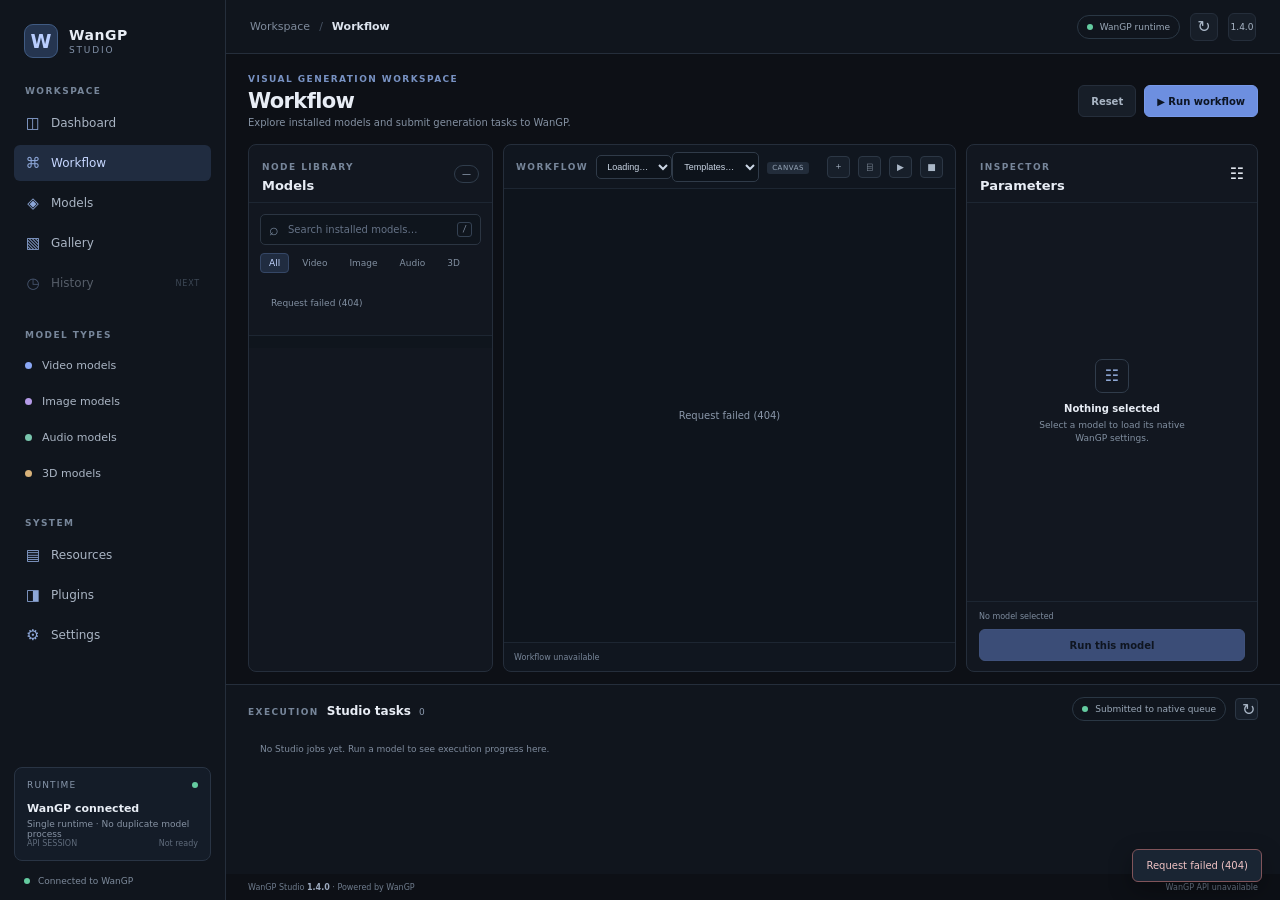
==== commit 2160622a: "ui(studio): label primary action as Run workflow" ====
--- a/plugins/wan2gp_studio/web/index.html
+++ b/plugins/wan2gp_studio/web/index.html
@@ -58,7 +58,7 @@
     <section class="workspace">
       <div class="workspace-heading">
         <div><div class="eyebrow">VISUAL GENERATION WORKSPACE</div><h1>Workflow</h1><p>Explore installed models and submit generation tasks to WanGP.</p></div>
-        <div class="heading-actions"><button class="button button-quiet" id="clear-selection">Reset</button><button class="button button-primary" id="run-generation">▶ Run generation</button></div>
+        <div class="heading-actions"><button class="button button-quiet" id="clear-selection">Reset</button><button class="button button-primary" id="run-generation">▶ Run workflow</button></div>
       </div>
 
       <div class="studio-grid">
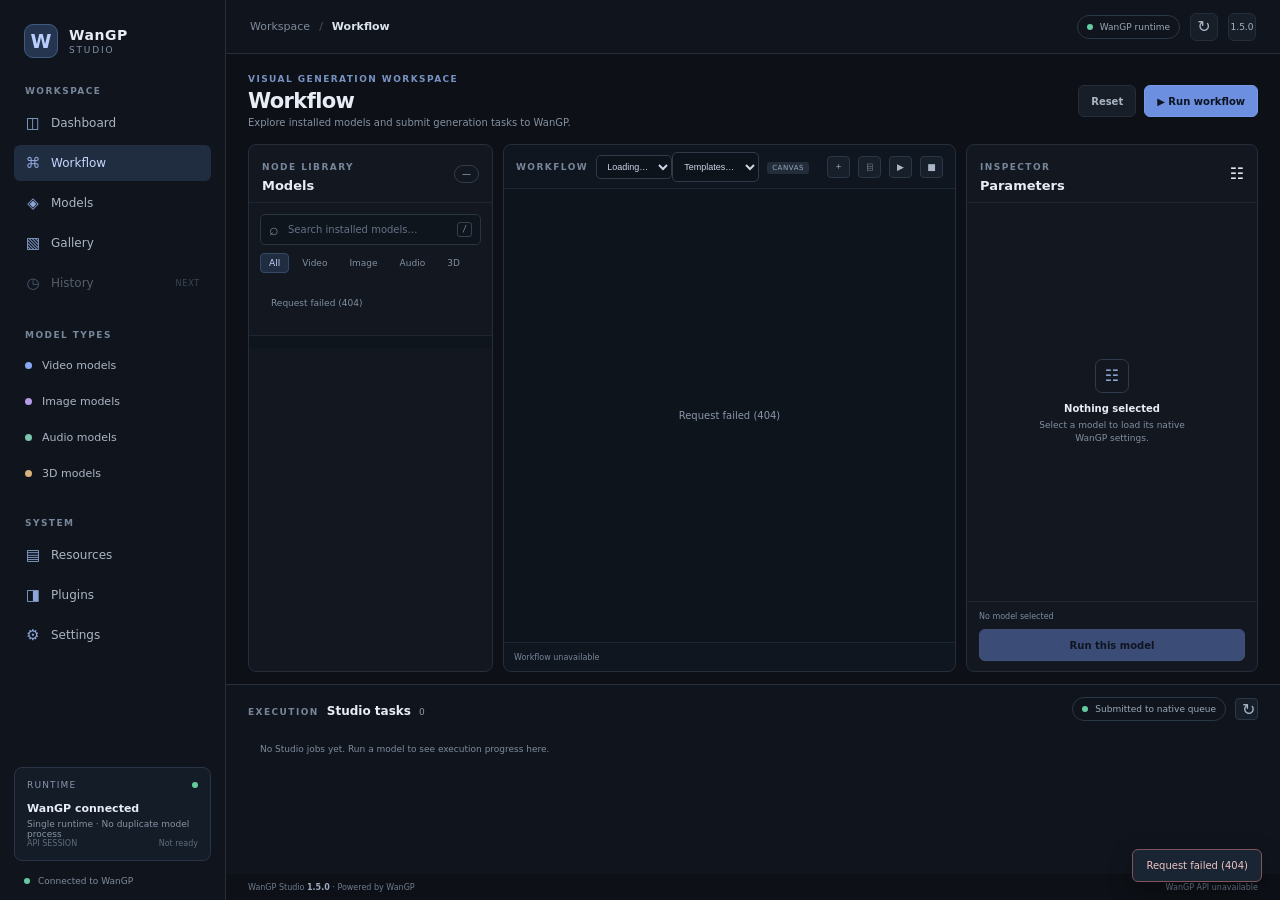
==== commit 57f4aaef: "studio: V4.1 node inspector bridge + V4.3 restorable run graphs + V4.4 job persistence (1.5.0) - V4." ====
--- a/plugins/wan2gp_studio/web/index.html
+++ b/plugins/wan2gp_studio/web/index.html
@@ -52,7 +52,7 @@
   <main class="main-area">
     <header class="topbar">
       <div class="breadcrumbs"><span>Workspace</span><span class="crumb-sep">/</span><strong id="breadcrumb-current">Workflow</strong></div>
-      <div class="top-actions"><span class="runtime-pill"><i></i> WanGP runtime</span><button class="icon-button" id="refresh-models" title="Refresh model catalog">↻</button><span class="user-button">1.4.0</span></div>
+      <div class="top-actions"><span class="runtime-pill"><i></i> WanGP runtime</span><button class="icon-button" id="refresh-models" title="Refresh model catalog">↻</button><span class="user-button">1.5.0</span></div>
     </header>
 
     <section class="workspace">
@@ -113,7 +113,7 @@
               <div class="inspector-section"><div class="section-title"><span>MODEL CAPABILITIES</span></div><div class="capability-list" id="capability-list"></div></div>
             </div>
           </div>
-          <div class="inspector-bottom"><span class="save-indicator" id="settings-state">No model selected</span><button class="button button-primary button-full" id="run-from-inspector" disabled>Run this model</button></div>
+          <div class="inspector-bottom"><span class="save-indicator" id="settings-state">No model selected</span><button class="button button-quiet button-full" id="apply-to-node" hidden>Apply to selected node</button><button class="button button-primary button-full" id="run-from-inspector" disabled>Run this model</button></div>
         </section>
       </div>
     </section>
@@ -260,7 +260,7 @@
       <div class="queue-heading"><div class="queue-title"><span class="panel-kicker">EXECUTION</span><h2>Studio tasks <span id="queue-count">0</span></h2></div><div class="queue-actions"><span class="queue-runtime"><i></i> Submitted to native queue</span><button class="small-tool" id="refresh-queue">↻</button></div></div>
       <div class="queue-list" id="queue-list"><div class="queue-empty">No Studio jobs yet. Run a model to see execution progress here.</div></div>
     </section>
-    <footer class="main-footer"><span>WanGP Studio <b>1.4.0</b> · Powered by WanGP</span><span id="api-status">Connecting to local runtime…</span></footer>
+    <footer class="main-footer"><span>WanGP Studio <b>1.5.0</b> · Powered by WanGP</span><span id="api-status">Connecting to local runtime…</span></footer>
   </main>
 </div>
 
@@ -287,7 +287,7 @@
             <button class="button button-quiet" id="lightbox-suite">Send to plugin</button>
           </div>
           <button class="button button-quiet" id="lightbox-suite-copy" hidden>Copy path</button>
-          <button class="button button-primary" id="lightbox-reuse">Use settings</button><button class="button button-quiet" id="lightbox-usewf" hidden>Use in workflow</button>
+          <button class="button button-primary" id="lightbox-reuse">Use settings</button><button class="button button-quiet" id="lightbox-usewf" hidden>Use in workflow</button><button class="button button-quiet" id="lightbox-openwf" hidden>Open workflow</button>
           <button class="button button-danger" id="lightbox-delete">Delete</button>
         </div>
         <p class="field-note" id="lightbox-path"></p>
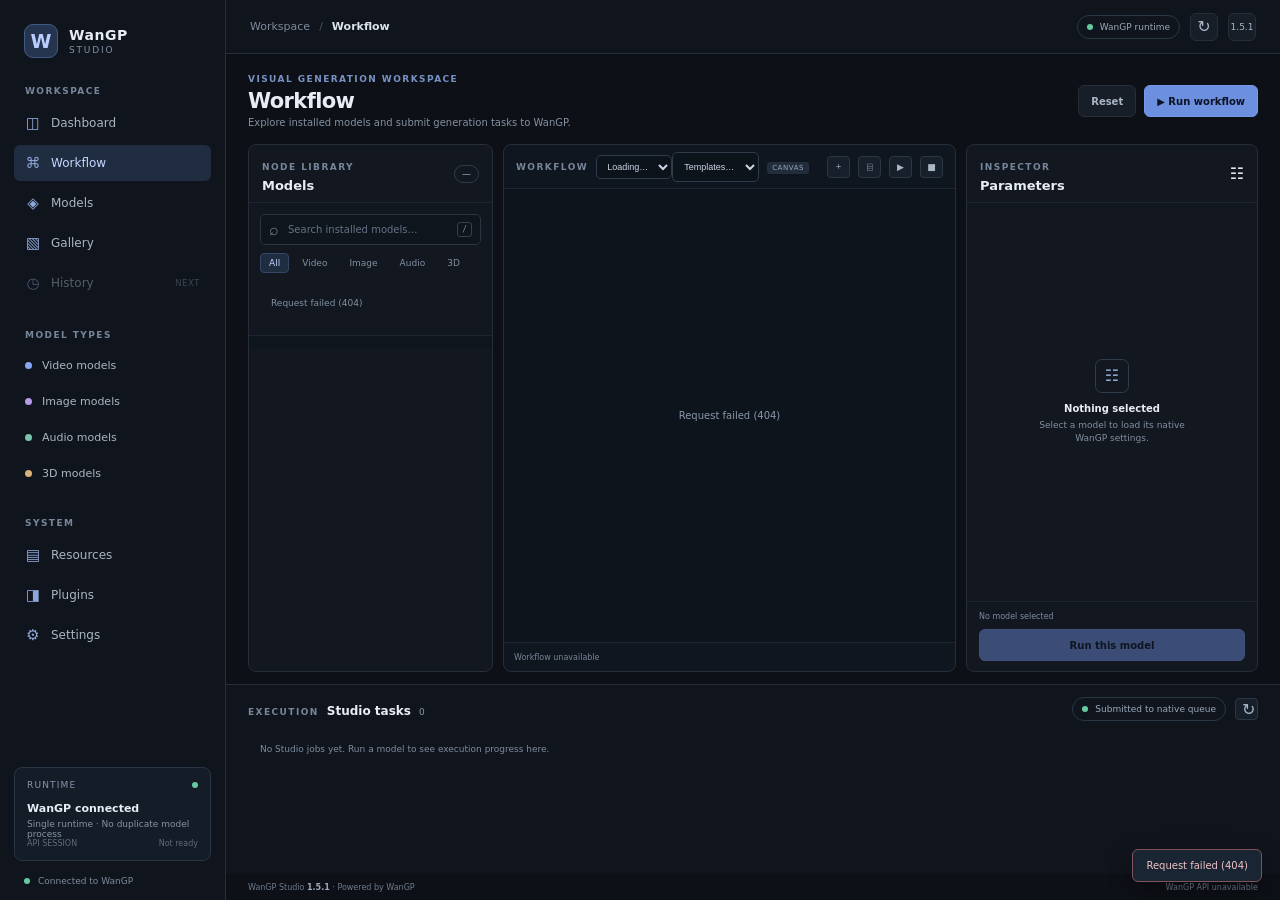
==== commit 314ffb25: "studio: v4-audit hardening (1.5.1) P0/P1 fixes from the 6 Nov technical audit plus e2e-stability rep" ====
--- a/plugins/wan2gp_studio/web/index.html
+++ b/plugins/wan2gp_studio/web/index.html
@@ -52,7 +52,7 @@
   <main class="main-area">
     <header class="topbar">
       <div class="breadcrumbs"><span>Workspace</span><span class="crumb-sep">/</span><strong id="breadcrumb-current">Workflow</strong></div>
-      <div class="top-actions"><span class="runtime-pill"><i></i> WanGP runtime</span><button class="icon-button" id="refresh-models" title="Refresh model catalog">↻</button><span class="user-button">1.5.0</span></div>
+      <div class="top-actions"><span class="runtime-pill"><i></i> WanGP runtime</span><button class="icon-button" id="refresh-models" title="Refresh model catalog">↻</button><span class="user-button">1.5.1</span></div>
     </header>
 
     <section class="workspace">
@@ -260,7 +260,7 @@
       <div class="queue-heading"><div class="queue-title"><span class="panel-kicker">EXECUTION</span><h2>Studio tasks <span id="queue-count">0</span></h2></div><div class="queue-actions"><span class="queue-runtime"><i></i> Submitted to native queue</span><button class="small-tool" id="refresh-queue">↻</button></div></div>
       <div class="queue-list" id="queue-list"><div class="queue-empty">No Studio jobs yet. Run a model to see execution progress here.</div></div>
     </section>
-    <footer class="main-footer"><span>WanGP Studio <b>1.5.0</b> · Powered by WanGP</span><span id="api-status">Connecting to local runtime…</span></footer>
+    <footer class="main-footer"><span>WanGP Studio <b>1.5.1</b> · Powered by WanGP</span><span id="api-status">Connecting to local runtime…</span></footer>
   </main>
 </div>
 
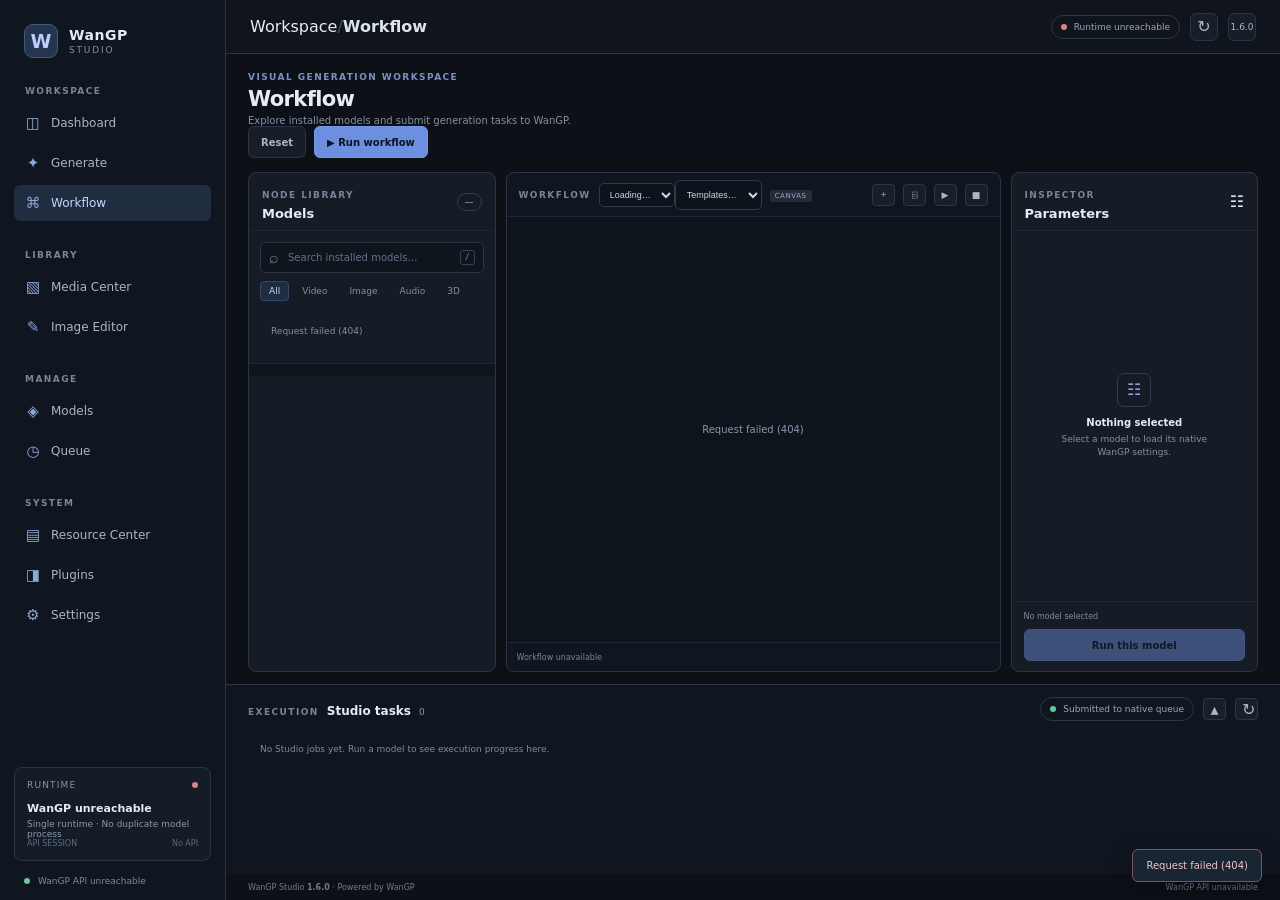
==== commit 9ebb6f14: "studio: V4.5 concept parity — IA regroup, Generate/Queue/Image Editor views, health-derived runtime " ====
--- a/plugins/wan2gp_studio/web/index.html
+++ b/plugins/wan2gp_studio/web/index.html
@@ -13,6 +13,7 @@
   <script src="assets/plugins.js" defer></script>
   <script src="assets/dashboard.js" defer></script>
   <script src="assets/settings.js" defer></script>
+  <script src="assets/generate.js" defer></script>
 </head>
 <body>
 <div class="app-shell">
@@ -21,38 +22,39 @@
     <div class="sidebar-label">WORKSPACE</div>
     <nav class="primary-nav">
       <button class="nav-item" id="nav-dashboard"><span class="nav-icon">◫</span> Dashboard</button>
+      <button class="nav-item" id="nav-generate"><span class="nav-icon">✦</span> Generate</button>
       <button class="nav-item active" id="nav-workflow"><span class="nav-icon">⌘</span> Workflow</button>
+    </nav>
+    <div class="sidebar-label section-gap">LIBRARY</div>
+    <nav class="primary-nav">
+      <button class="nav-item" id="nav-gallery"><span class="nav-icon">▧</span> Media Center <span class="nav-count" id="gallery-nav-count" hidden></span></button>
+      <button class="nav-item" id="nav-imageeditor"><span class="nav-icon">✎</span> Image Editor</button>
+    </nav>
+    <div class="sidebar-label section-gap">MANAGE</div>
+    <nav class="primary-nav">
       <button class="nav-item" id="nav-models"><span class="nav-icon">◈</span> Models</button>
-      <button class="nav-item" id="nav-gallery"><span class="nav-icon">▧</span> Gallery <span class="nav-count" id="gallery-nav-count" hidden></span></button>
-      <button class="nav-item" disabled><span class="nav-icon">◷</span> History <span class="nav-soon">NEXT</span></button>
+      <button class="nav-item" id="nav-queue"><span class="nav-icon">◷</span> Queue <span class="nav-count" id="queue-nav-count" hidden></span></button>
     </nav>
-    <div class="sidebar-label section-gap">MODEL TYPES</div>
-    <div class="library-shortcuts">
-      <button class="library-item" data-filter="video"><span class="type-dot video"></span> Video models</button>
-      <button class="library-item" data-filter="image"><span class="type-dot image"></span> Image models</button>
-      <button class="library-item" data-filter="audio"><span class="type-dot audio"></span> Audio models</button>
-      <button class="library-item" data-filter="3d"><span class="type-dot three"></span> 3D models</button>
-    </div>
     <div class="sidebar-label section-gap">SYSTEM</div>
     <nav class="primary-nav">
-      <button class="nav-item" id="nav-resources"><span class="nav-icon">▤</span> Resources</button>
+      <button class="nav-item" id="nav-resources"><span class="nav-icon">▤</span> Resource Center</button>
       <button class="nav-item" id="nav-plugins"><span class="nav-icon">◨</span> Plugins <span class="nav-count" id="plugins-nav-count" hidden></span></button>
       <button class="nav-item" id="nav-settings"><span class="nav-icon">⚙</span> Settings</button>
     </nav>
     <div class="sidebar-spacer"></div>
     <section class="memory-card">
-      <div class="memory-heading"><span>RUNTIME</span><span class="live-dot"></span></div>
-      <div class="memory-runtime">WanGP connected</div>
+      <div class="memory-heading"><span>RUNTIME</span><span class="live-dot" id="runtime-dot"></span></div>
+      <div class="memory-runtime" id="runtime-label">Checking WanGP…</div>
       <div class="memory-caption">Single runtime · No duplicate model process</div>
       <div class="memory-foot"><span>API SESSION</span><span id="runtime-state">Checking…</span></div>
     </section>
-    <div class="sidebar-footer"><span class="status-dot"></span> Connected to WanGP</div>
+    <div class="sidebar-footer" id="sidebar-runtime"><span class="status-dot"></span> <span id="sidebar-runtime-text">Checking…</span></div>
   </aside>
 
   <main class="main-area">
     <header class="topbar">
       <div class="breadcrumbs"><span>Workspace</span><span class="crumb-sep">/</span><strong id="breadcrumb-current">Workflow</strong></div>
-      <div class="top-actions"><span class="runtime-pill"><i></i> WanGP runtime</span><button class="icon-button" id="refresh-models" title="Refresh model catalog">↻</button><span class="user-button">1.5.1</span></div>
+      <div class="top-actions"><span class="runtime-pill" id="runtime-pill"><i></i> <span id="runtime-pill-text">WanGP runtime</span></span><button class="icon-button" id="refresh-models" title="Refresh model catalog">↻</button><span class="user-button">1.6.0</span></div>
     </header>
 
     <section class="workspace">
@@ -241,7 +243,7 @@
         </article>
       </div>
       <div class="dashboard-actions">
-        <button class="button button-quiet" id="dash-goto-gallery">Open Gallery</button>
+        <button class="button button-quiet" id="dash-goto-gallery">Open Media Center</button>
         <button class="button button-quiet" id="dash-goto-workflow">Open Workflow</button>
         <button class="button button-quiet" id="dash-goto-resources">Open Resources</button>
       </div>
@@ -256,11 +258,82 @@
       <p class="field-note">Studio does not change WanGP settings; edit them in the native WanGP UI. Attribution and licenses: see the plugin README and <code>web/assets/WANFLOW-LICENSE.txt</code>.</p>
     </section>
 
-    <section class="queue-panel">
-      <div class="queue-heading"><div class="queue-title"><span class="panel-kicker">EXECUTION</span><h2>Studio tasks <span id="queue-count">0</span></h2></div><div class="queue-actions"><span class="queue-runtime"><i></i> Submitted to native queue</span><button class="small-tool" id="refresh-queue">↻</button></div></div>
+    <section class="generate-view" id="generate-view" hidden>
+      <header class="gallery-head">
+        <div><div class="eyebrow">WORKSPACE</div><h1>Generate</h1><p>Quick submission to the native WanGP queue — no graph building required.</p></div>
+        <div class="gallery-head-actions"><button class="button button-primary" id="generate-run" disabled>▶ Run generation</button></div>
+      </header>
+      <div class="studio-grid generate-grid">
+        <section class="panel model-panel">
+          <div class="panel-header"><div><span class="panel-kicker">MODEL</span><h2>Pick a model</h2></div><span class="count-chip" id="generate-model-count">—</span></div>
+          <label class="search-box"><span>⌕</span><input id="generate-model-search" type="search" placeholder="Search installed models…"></label>
+          <div class="filter-row" id="generate-model-filters">
+            <button class="filter-chip selected" data-filter="all">All</button><button class="filter-chip" data-filter="video">Video</button><button class="filter-chip" data-filter="image">Image</button><button class="filter-chip" data-filter="audio">Audio</button><button class="filter-chip" data-filter="3d">3D</button>
+          </div>
+          <div class="model-list" id="generate-model-list"><div class="empty-state">Loading model catalog…</div></div>
+        </section>
+        <section class="panel generate-form-panel">
+          <div class="panel-header"><div><span class="panel-kicker">SETTINGS</span><h2 id="generate-model-title">No model selected</h2></div><span class="inspector-icon" id="generate-model-state"></span></div>
+          <div class="inspector-content" id="generate-form">
+            <div class="inspector-empty" id="generate-empty"><div class="inspector-empty-icon">✦</div><strong>Nothing selected</strong><span>Pick a model to load its native WanGP defaults.</span></div>
+            <div id="generate-editor" hidden>
+              <label class="field-label" for="generate-prompt">Prompt</label>
+              <textarea id="generate-prompt" rows="4" placeholder="Describe the scene…"></textarea>
+              <label class="field-label" for="generate-negative">Negative prompt</label>
+              <textarea id="generate-negative" rows="2" placeholder="What to avoid (kept only if the model supports it)"></textarea>
+              <div class="inspector-section">
+                <div class="section-title"><span>PRESETS &amp; PROFILES</span><span id="generate-preset-count"></span></div>
+                <div class="preset-row"><select id="generate-preset" class="preset-select" disabled><option>No presets available</option></select><button class="button button-quiet preset-load" id="generate-load-preset" disabled>Load</button></div>
+              </div>
+              <div class="settings-toolbar"><span>Full WanGP settings JSON</span><button id="generate-format-json">Format</button></div>
+              <textarea id="generate-settings-json" class="json-editor" spellcheck="false" rows="12"></textarea>
+              <p class="field-note">Advanced parameters are preserved. Edit the JSON for model-specific options; unknown fields are passed through untouched.</p>
+            </div>
+          </div>
+          <div class="inspector-bottom"><span class="save-indicator" id="generate-state">No model selected</span><button class="button button-primary button-full" id="generate-submit" disabled>Submit to native queue</button></div>
+        </section>
+      </div>
+    </section>
+
+    <section class="queue-view" id="queue-view" hidden>
+      <header class="gallery-head">
+        <div><div class="eyebrow">MANAGE</div><h1>Queue</h1><p>Studio tasks running through the single native WanGP queue.</p></div>
+        <div class="gallery-head-actions">
+          <span class="queue-runtime"><i></i> Submitted to native queue</span>
+          <button class="button button-quiet" id="queue-refresh">↻ Refresh</button>
+        </div>
+      </header>
+      <div class="queue-list queue-full" id="queue-view-list"><div class="queue-empty">No Studio jobs yet. Run a model or workflow to see execution progress here.</div></div>
+      <p class="field-note" id="queue-native-note"></p>
+    </section>
+
+    <section class="resource-view" id="imageeditor-view" hidden>
+      <header class="gallery-head">
+        <div><div class="eyebrow">LIBRARY</div><h1>Image Editor</h1><p>Bridge to the installed ImageSuite plugin — Studio never duplicates the editor itself.</p></div>
+      </header>
+      <div class="resource-grid" id="imageeditor-state">
+        <article class="resource-card">
+          <div class="resource-head"><span>DEPENDENCY</span><span id="imageeditor-plugin-state">checking…</span></div>
+          <div class="metric current-line" id="imageeditor-message">Checking the plugin registry…</div>
+          <div class="dashboard-actions">
+            <a class="button button-primary" id="imageeditor-open" href="/" target="_blank" rel="noopener" hidden>Open ImageSuite ↗</a>
+            <button class="button button-quiet" id="imageeditor-goto-plugins" hidden>Open Plugins</button>
+          </div>
+        </article>
+        <article class="resource-card">
+          <div class="resource-head"><span>HOW TO EDIT</span></div>
+          <div class="metric current-line">1. Pick an image in the Media Center and open the lightbox.</div>
+          <div class="metric current-line">2. Use Send to plugin - the bridge hands the file to ImageSuite.</div>
+          <div class="metric current-line">3. Edited results land back in the WanGP outputs and appear here.</div>
+        </article>
+      </div>
+    </section>
+
+    <section class="queue-panel" id="execution-drawer">
+      <div class="queue-heading"><div class="queue-title"><span class="panel-kicker">EXECUTION</span><h2>Studio tasks <span id="queue-count">0</span></h2></div><div class="queue-actions"><span class="queue-runtime"><i></i> Submitted to native queue</span><button class="small-tool" id="drawer-toggle" title="Collapse or expand the execution drawer" aria-expanded="true">▴</button><button class="small-tool" id="refresh-queue">↻</button></div></div>
       <div class="queue-list" id="queue-list"><div class="queue-empty">No Studio jobs yet. Run a model to see execution progress here.</div></div>
     </section>
-    <footer class="main-footer"><span>WanGP Studio <b>1.5.1</b> · Powered by WanGP</span><span id="api-status">Connecting to local runtime…</span></footer>
+    <footer class="main-footer"><span>WanGP Studio <b>1.6.0</b> · Powered by WanGP</span><span id="api-status">Connecting to local runtime…</span></footer>
   </main>
 </div>
 
--- a/plugins/wan2gp_studio/web/assets/studio.css
+++ b/plugins/wan2gp_studio/web/assets/studio.css
@@ -1,4 +1,4 @@
-:root{color-scheme:dark;--bg:#0d1016;--panel:#121720;--line:#252e3b;--line-soft:#1d2632;--text:#e8edf5;--muted:#8793a4;--accent:#7b9cff;--green:#64cba0;--red:#df7c82;--amber:#d6ad70;font-family:Inter,ui-sans-serif,system-ui,-apple-system,"Segoe UI",sans-serif;font-synthesis:none}*{box-sizing:border-box}html,body{margin:0;width:100%;height:100%;overflow:hidden;background:var(--bg);color:var(--text)}button,input,textarea{font:inherit}button{color:inherit;cursor:pointer}.app-shell{height:100dvh;display:grid;grid-template-columns:226px minmax(0,1fr)}.sidebar{display:flex;flex-direction:column;min-height:0;padding:22px 14px 14px;background:#10151d;border-right:1px solid var(--line)}.brand{display:flex;align-items:center;gap:11px;padding:2px 10px 28px;color:var(--text);text-decoration:none}.brand-mark{width:34px;height:34px;display:grid;place-items:center;border-radius:9px;background:#253550;border:1px solid #405b83;color:#b9ceff;font-weight:800;font-size:19px}.brand strong,.brand small{display:block;letter-spacing:.04em}.brand strong{font-size:14px}.brand small{margin-top:2px;color:#8292a9;font-size:9px;letter-spacing:.2em}.sidebar-label,.panel-kicker,.eyebrow{font-size:9px;font-weight:750;letter-spacing:.16em;color:#77869a}.sidebar-label{padding:0 11px 9px}.primary-nav,.library-shortcuts{display:grid;gap:4px}.nav-item,.library-item{height:36px;display:flex;align-items:center;gap:10px;padding:0 11px;border:0;border-radius:6px;background:transparent;text-align:left;color:#aab5c4;font-size:12px}.nav-item:hover,.library-item:hover{background:#1a2330;color:var(--text)}.nav-item.active{background:#202c40;color:#c6d7ff}.nav-item:disabled{opacity:.45;cursor:default}.nav-icon{width:16px;text-align:center;color:#8da7d8;font-size:15px}.nav-soon{margin-left:auto;color:#74859a;font-size:8px;letter-spacing:.1em}.section-gap{margin-top:29px}.library-item{height:32px;font-size:11px}.type-dot{width:7px;height:7px;border-radius:50%;background:#8d9aab}.type-dot.video{background:#8aa7f5}.type-dot.image{background:#b59be8}.type-dot.audio{background:#79c5ad}.type-dot.three{background:#d8b27a}.sidebar-spacer{flex:1}.memory-card{padding:12px;border:1px solid #293444;border-radius:8px;background:#141c28}.memory-heading,.memory-foot{display:flex;justify-content:space-between;align-items:center}.memory-heading{font-size:9px;letter-spacing:.13em;color:#8796aa}.live-dot,.status-dot,.runtime-pill i,.queue-runtime i{width:6px;height:6px;border-radius:50%;background:var(--green)}.memory-runtime{margin-top:12px;font-size:11px;font-weight:650}.memory-caption{margin-top:4px;color:var(--muted);font-size:9px}.memory-bar{height:3px;margin:12px 0 8px;background:#293443;border-radius:3px}.memory-bar span{display:block;width:0;height:100%;background:var(--green)}.memory-foot{font-size:8px;color:#5f6b7b}.sidebar-footer{display:flex;align-items:center;gap:8px;padding:15px 10px 0;color:#7d8a9b;font-size:9px}.main-area{display:grid;grid-template-rows:54px minmax(350px,1fr) 190px 26px;min-width:0;min-height:0}.topbar{display:flex;align-items:center;justify-content:space-between;padding:0 24px;border-bottom:1px solid var(--line);background:#10151d}.breadcrumbs{display:flex;gap:9px;align-items:center;font-size:11px;color:#7f8b9c}.breadcrumbs strong{color:#dce3ed;font-weight:600}.crumb-sep{color:#465264}.top-actions{display:flex;align-items:center;gap:10px}.runtime-pill,.queue-runtime{display:flex;align-items:center;gap:7px;padding:6px 9px;border:1px solid #2a3744;border-radius:20px;color:#9aa8b8;font-size:9px}.icon-button,.user-button{width:28px;height:28px;display:grid;place-items:center;border:1px solid var(--line);border-radius:6px;background:#171e28;color:#aab7c7}.user-button{font-size:9px}.workspace{display:flex;flex-direction:column;min-height:0;padding:18px 22px 12px;gap:14px}.workspace-heading{display:flex;align-items:center;justify-content:space-between;min-height:58px}.eyebrow{margin-bottom:5px;color:#7892c3}.workspace-heading h1{margin:0;font-size:21px;font-weight:650;letter-spacing:-.03em}.workspace-heading p{margin:4px 0 0;color:#8491a2;font-size:10px}.heading-actions{display:flex;gap:8px}.button{height:32px;padding:0 12px;border-radius:6px;border:1px solid var(--line);font-size:10px;font-weight:650}.button-quiet{background:#171e28;color:#aab6c5}.button-primary{background:#6d8fe0;border-color:#7799e9;color:#0c1422}.button-primary:hover{background:#86a4ed}.button:disabled{opacity:.45;cursor:not-allowed}.studio-grid{display:grid;grid-template-columns:245px minmax(320px,1fr) 292px;gap:10px;min-height:0;flex:1}.panel{min-width:0;min-height:0;border:1px solid var(--line);border-radius:8px;background:var(--panel);overflow:hidden}.model-panel,.inspector-panel{display:flex;flex-direction:column}.panel-header{height:58px;display:flex;align-items:center;justify-content:space-between;padding:0 13px;border-bottom:1px solid var(--line-soft)}.panel-header h2,.queue-title h2{margin:4px 0 0;font-size:13px;font-weight:650}.count-chip{padding:3px 7px;border:1px solid #303d4c;border-radius:12px;color:#a8b8cd;font-size:9px}.search-box{height:31px;display:flex;align-items:center;gap:7px;margin:11px 11px 8px;padding:0 8px;border:1px solid #2b3542;border-radius:5px;background:#0f151d;color:#77879c}.search-box input{width:100%;border:0;outline:0;background:transparent;color:var(--text);font-size:10px}.search-box input::placeholder{color:#657286}.search-box kbd,kbd{padding:2px 4px;border:1px solid #344152;border-radius:3px;color:#7e8b9d;font-size:8px}.filter-row{display:flex;gap:4px;padding:0 11px 9px}.filter-chip{padding:4px 8px;border:1px solid transparent;border-radius:4px;background:transparent;color:#8290a1;font-size:9px}.filter-chip.selected{border-color:#354766;background:#202c40;color:#c0d2fb}.model-list{overflow:auto;min-height:0;padding:0 7px 9px}.model-card{display:block;width:100%;margin:3px 0;padding:9px;border:1px solid transparent;border-radius:6px;background:transparent;text-align:left}.model-card:hover{background:#18212d}.model-card.selected{border-color:#3a4d70;background:#1b2738}.model-card-top{display:flex;align-items:center;gap:7px}.model-indicator{width:7px;height:7px;border-radius:2px;background:#8ca9ef}.model-indicator.image{background:#b49ae7}.model-indicator.audio{background:#7ac7ad}.model-card-name{flex:1;overflow:hidden;color:#d6deea;font-size:10px;font-weight:620;text-overflow:ellipsis;white-space:nowrap}.availability{width:6px;height:6px;border-radius:50%;background:#536174}.availability.available{background:var(--green)}.model-card-meta{display:block;margin:5px 0 0 14px;color:#7b899b;font-size:9px}.empty-state{padding:15px;color:#8290a2;font-size:9px;line-height:1.5}.canvas-panel{display:flex;flex-direction:column;background:#10161f}.canvas-toolbar{height:44px;display:flex;align-items:center;justify-content:space-between;padding:0 12px;border-bottom:1px solid var(--line-soft);font-size:10px}.canvas-toolbar strong{margin-left:9px;font-weight:600;color:#c9d3e1}.draft-tag{margin-left:8px;padding:2px 5px;border-radius:3px;background:#222c3a;color:#9aa9bb;font-size:7px;letter-spacing:.08em}.canvas-tools{display:flex;align-items:center;gap:8px;color:#8390a1;font-size:9px}.small-tool{width:23px;height:22px;border:1px solid #2c3745;border-radius:4px;background:#171f2a;color:#aab7c7}.canvas{position:relative;flex:1;min-height:0;overflow:hidden;background:#0e141c}.canvas-grid{position:absolute;inset:0;background-image:radial-gradient(#2b3644 .7px,transparent .7px);background-size:18px 18px;opacity:.48}.canvas-hint{position:absolute;top:50%;left:50%;display:flex;width:210px;transform:translate(-50%,-50%);flex-direction:column;align-items:center;text-align:center}.hint-icon{display:grid;width:38px;height:38px;place-items:center;margin-bottom:12px;border:1px dashed #48576b;border-radius:9px;color:#9cb5e8;font-size:20px}.canvas-hint strong{font-size:11px;font-weight:620}.canvas-hint span{margin-top:7px;color:#7f8da0;font-size:9px;line-height:1.6}.workflow-node{position:absolute;top:50%;left:50%;width:218px;transform:translate(-50%,-50%);border:1px solid #465a7a;border-radius:8px;background:#172231;box-shadow:0 8px 28px #0005}.node-top,.node-ports,.node-footer{display:flex;align-items:center;justify-content:space-between}.node-top{padding:9px 10px;border-bottom:1px solid #2c3a4d}.node-type-icon{color:#9eb8f0}.node-kind{margin-left:7px;flex:1;color:#8da2c4;font-size:8px;letter-spacing:.12em}.node-menu{color:#8492a6}.node-title{padding:10px 11px 3px;font-size:12px;font-weight:650}.node-model{padding:0 11px 10px;color:#9aa9bd;font-size:9px}.node-divider{height:1px;background:#2c3a4d}.node-ports{padding:9px 11px;color:#a8b4c4;font-size:9px}.port{display:inline-block;width:7px;height:7px;margin-right:5px;border-radius:50%;background:#819dcf}.port.output{background:#79c8a9}.node-footer{padding:8px 11px;border-top:1px solid #2c3a4d;color:#7e8da0;font-size:8px}.node-status{color:#79c8a9}.canvas-footer{height:29px;display:flex;align-items:center;justify-content:space-between;padding:0 10px;border-top:1px solid var(--line-soft);color:#778598;font-size:8px}.footer-divider{padding:0 5px;color:#465364}.inspector-content{flex:1;overflow:auto}.inspector-empty{display:flex;height:100%;min-height:160px;flex-direction:column;align-items:center;justify-content:center;padding:15px;text-align:center}.inspector-empty-icon{display:grid;width:34px;height:34px;place-items:center;margin-bottom:10px;border:1px solid #303c4b;border-radius:7px;color:#8ea7d4}.inspector-empty strong{font-size:10px}.inspector-empty span{max-width:170px;margin-top:5px;color:#8290a1;font-size:9px;line-height:1.5}.selected-model{display:flex;align-items:center;gap:9px;padding:12px;border-bottom:1px solid var(--line-soft)}.selected-model-icon{display:grid;width:28px;height:28px;place-items:center;border:1px solid #3a4b67;border-radius:6px;background:#202d42;color:#b3c9f6}.selected-model strong,.selected-model small{display:block;max-width:190px;overflow:hidden;text-overflow:ellipsis;white-space:nowrap}.selected-model strong{font-size:10px}.selected-model small{margin-top:3px;color:#8391a4;font-size:8px}.inspector-section{padding:12px;border-bottom:1px solid var(--line-soft)}.section-title{display:flex;align-items:center;justify-content:space-between;margin-bottom:11px;color:#8998ad;font-size:8px;font-weight:700;letter-spacing:.1em}.section-title button,.settings-toolbar button{border:0;background:transparent;color:#9ab1e2;font-size:9px}.field-label{display:block;margin-bottom:5px;color:#aab7c8;font-size:9px}.inspector-section textarea{width:100%;resize:vertical;padding:8px;border:1px solid #303b49;border-radius:5px;outline:0;background:#0d131b;color:#d5deea;font-size:9px;line-height:1.5}.inspector-section textarea:focus{border-color:#627eae}.settings-toolbar{display:flex;align-items:center;justify-content:space-between;margin:12px 0 6px;color:#8b99ab;font-size:8px}.json-editor{font-family:ui-monospace,SFMono-Regular,Consolas,monospace!important;font-size:8px!important;tab-size:2}.field-note{margin:7px 0 0;color:#778598;font-size:8px;line-height:1.5}.capability-list{display:flex;flex-wrap:wrap;gap:5px}.capability-chip{padding:4px 6px;border:1px solid #344255;border-radius:4px;color:#9fb0c5;font-size:8px}.inspector-bottom{padding:10px 12px;border-top:1px solid var(--line-soft)}.save-indicator{display:block;margin-bottom:8px;color:#7e8c9e;font-size:8px}.button-full{width:100%}.queue-panel{min-height:0;padding:12px 22px;border-top:1px solid var(--line);background:#10151d}.queue-heading{display:flex;align-items:center;justify-content:space-between}.queue-title{display:flex;align-items:baseline;gap:8px}.queue-title h2{font-size:12px}.queue-title h2 span{margin-left:4px;color:#8d9bb0;font-size:9px;font-weight:500}.queue-actions{display:flex;align-items:center;gap:9px}.queue-list{display:flex;gap:8px;overflow:auto;margin-top:11px;padding-bottom:4px}.queue-card{flex:0 0 235px;padding:9px 10px;border:1px solid #2b3644;border-radius:6px;background:#151d28}.queue-card-top{display:flex;justify-content:space-between;gap:8px}.queue-card-title{overflow:hidden;color:#d2dbe7;font-size:9px;font-weight:600;text-overflow:ellipsis;white-space:nowrap}.queue-state{color:#8fa8da;font-size:8px}.queue-state.completed{color:var(--green)}.queue-state.failed{color:var(--red)}.queue-card-message{overflow:hidden;margin-top:6px;color:#8290a2;font-size:8px;text-overflow:ellipsis;white-space:nowrap}.queue-progress{height:3px;margin-top:9px;border-radius:3px;background:#293442}.queue-progress span{display:block;height:100%;border-radius:3px;background:#7f9ee7}.queue-empty{padding:12px;color:#7e8b9d;font-size:9px}.main-footer{display:flex;align-items:center;justify-content:space-between;padding:0 22px;color:#6e7b8c;font-size:8px}.main-footer b{color:#9eabc0;font-weight:600}.toast-region{position:fixed;right:18px;bottom:18px;display:grid;gap:7px;z-index:10}.toast{max-width:340px;padding:10px 13px;border:1px solid #3b4b60;border-radius:6px;background:#1a2533;color:#dce5f2;font-size:10px;box-shadow:0 8px 25px #0005}.toast.error{border-color:#80545a;color:#f0c3c5}@media(max-width:1180px){.app-shell{grid-template-columns:190px minmax(0,1fr)}.studio-grid{grid-template-columns:205px minmax(260px,1fr) 260px}.workspace{padding-left:14px;padding-right:14px}.queue-panel{padding-left:14px;padding-right:14px}}@media(max-width:920px){.studio-grid{grid-template-columns:210px minmax(260px,1fr)}.inspector-panel{display:none}.main-area{grid-template-rows:54px minmax(350px,1fr) 170px 26px}}@media(max-width:680px){html,body{overflow:auto}.app-shell{height:auto;min-height:100dvh;grid-template-columns:1fr}.sidebar{display:none}.main-area{min-height:100dvh;grid-template-rows:48px auto 170px 26px}.workspace{min-height:640px;padding:12px}.workspace-heading{align-items:flex-start}.workspace-heading p{max-width:220px}.heading-actions .button-quiet{display:none}.studio-grid{grid-template-columns:1fr;grid-template-rows:220px minmax(330px,1fr)}.model-panel{min-height:220px}.canvas-panel{min-height:330px}.queue-panel{padding:10px 12px}.topbar{padding:0 12px}.runtime-pill{display:none}.main-footer{padding:0 12px}}.cancel-job{margin-top:7px;padding:3px 7px;border:1px solid #594047;border-radius:4px;background:#281d24;color:#d99ca3;font-size:8px}.cancel-job:hover{background:#39242c}
+:root{color-scheme:dark;--bg:#0d1117;--panel:#151c26;--line:#293545;--line-soft:#1d2632;--text:#e6ecf4;--muted:#8b98a9;--accent:#86a7f2;--green:#65c99e;--red:#d98288;--amber:#d6ad70;font-family:Inter,ui-sans-serif,system-ui,-apple-system,"Segoe UI",sans-serif;font-synthesis:none}*{box-sizing:border-box}html,body{margin:0;width:100%;height:100%;overflow:hidden;background:var(--bg);color:var(--text)}button,input,textarea{font:inherit}button{color:inherit;cursor:pointer}.app-shell{height:100dvh;display:grid;grid-template-columns:226px minmax(0,1fr)}.sidebar{display:flex;flex-direction:column;min-height:0;padding:22px 14px 14px;background:#10161f;border-right:1px solid var(--line)}.brand{display:flex;align-items:center;gap:11px;padding:2px 10px 28px;color:var(--text);text-decoration:none}.brand-mark{width:34px;height:34px;display:grid;place-items:center;border-radius:9px;background:#253550;border:1px solid #405b83;color:#b9ceff;font-weight:800;font-size:19px}.brand strong,.brand small{display:block;letter-spacing:.04em}.brand strong{font-size:14px}.brand small{margin-top:2px;color:#8292a9;font-size:9px;letter-spacing:.2em}.sidebar-label,.panel-kicker,.eyebrow{font-size:9px;font-weight:750;letter-spacing:.16em;color:#77869a}.sidebar-label{padding:0 11px 9px}.primary-nav,.library-shortcuts{display:grid;gap:4px}.nav-item,.library-item{height:36px;display:flex;align-items:center;gap:10px;padding:0 11px;border:0;border-radius:6px;background:transparent;text-align:left;color:#aab5c4;font-size:12px}.nav-item:hover,.library-item:hover{background:#1a2330;color:var(--text)}.nav-item.active{background:#202c40;color:#c6d7ff}.nav-item:disabled{opacity:.45;cursor:default}.nav-icon{width:16px;text-align:center;color:#8da7d8;font-size:15px}.nav-soon{margin-left:auto;color:#74859a;font-size:8px;letter-spacing:.1em}.section-gap{margin-top:29px}.library-item{height:32px;font-size:11px}.type-dot{width:7px;height:7px;border-radius:50%;background:#8d9aab}.type-dot.video{background:#8aa7f5}.type-dot.image{background:#b59be8}.type-dot.audio{background:#79c5ad}.type-dot.three{background:#d8b27a}.sidebar-spacer{flex:1}.memory-card{padding:12px;border:1px solid #293444;border-radius:8px;background:#141c28}.memory-heading,.memory-foot{display:flex;justify-content:space-between;align-items:center}.memory-heading{font-size:9px;letter-spacing:.13em;color:#8796aa}.live-dot,.status-dot,.runtime-pill i,.queue-runtime i{width:6px;height:6px;border-radius:50%;background:var(--green)}.memory-runtime{margin-top:12px;font-size:11px;font-weight:650}.memory-caption{margin-top:4px;color:var(--muted);font-size:9px}.memory-bar{height:3px;margin:12px 0 8px;background:#293443;border-radius:3px}.memory-bar span{display:block;width:0;height:100%;background:var(--green)}.memory-foot{font-size:8px;color:#5f6b7b}.sidebar-footer{display:flex;align-items:center;gap:8px;padding:15px 10px 0;color:#7d8a9b;font-size:9px}.main-area{display:grid;grid-template-rows:54px minmax(350px,1fr) 190px 26px;min-width:0;min-height:0}.topbar{display:flex;align-items:center;justify-content:space-between;padding:0 24px;border-bottom:1px solid var(--line);background:#10151d;min-width:0}}.breadcrumbs{display:flex;gap:9px;align-items:center;font-size:11px;color:#7f8b9c}.breadcrumbs strong{color:#dce3ed;font-weight:600}.crumb-sep{color:#465264}.top-actions{display:flex;align-items:center;gap:10px}.runtime-pill,.queue-runtime{display:flex;align-items:center;gap:7px;padding:6px 9px;border:1px solid #2a3744;border-radius:20px;color:#9aa8b8;font-size:9px}.icon-button,.user-button{width:28px;height:28px;display:grid;place-items:center;border:1px solid var(--line);border-radius:6px;background:#171e28;color:#aab7c7}.user-button{font-size:9px}.workspace{display:flex;flex-direction:column;min-height:0;padding:18px 22px 12px;gap:14px;min-width:0}}.workspace-heading{display:flex;align-items:center;justify-content:space-between;min-height:58px}.eyebrow{margin-bottom:5px;color:#7892c3}.workspace-heading h1{margin:0;font-size:21px;font-weight:650;letter-spacing:-.03em}.workspace-heading p{margin:4px 0 0;color:#8491a2;font-size:10px}.heading-actions{display:flex;gap:8px}.button{height:32px;padding:0 12px;border-radius:6px;border:1px solid var(--line);font-size:10px;font-weight:650}.button-quiet{background:#171e28;color:#aab6c5}.button-primary{background:#6d8fe0;border-color:#7799e9;color:#0c1422}.button-primary:hover{background:#86a4ed}.button:disabled{opacity:.45;cursor:not-allowed}.studio-grid{display:grid;grid-template-columns:245px minmax(320px,1fr) 292px;gap:10px;min-height:0;flex:1}.panel{min-width:0;min-height:0;border:1px solid var(--line);border-radius:8px;background:var(--panel);overflow:hidden}.model-panel,.inspector-panel{display:flex;flex-direction:column;min-width:0}.panel-header{height:58px;display:flex;align-items:center;justify-content:space-between;padding:0 13px;border-bottom:1px solid var(--line-soft)}.panel-header h2,.queue-title h2{margin:4px 0 0;font-size:13px;font-weight:650}.count-chip{padding:3px 7px;border:1px solid #303d4c;border-radius:12px;color:#a8b8cd;font-size:9px}.search-box{height:31px;display:flex;align-items:center;gap:7px;margin:11px 11px 8px;padding:0 8px;border:1px solid #2b3542;border-radius:5px;background:#0f151d;color:#77879c}.search-box input{width:100%;border:0;outline:0;background:transparent;color:var(--text);font-size:10px}.search-box input::placeholder{color:#657286}.search-box kbd,kbd{padding:2px 4px;border:1px solid #344152;border-radius:3px;color:#7e8b9d;font-size:8px}.filter-row{display:flex;gap:4px;padding:0 11px 9px}.filter-chip{padding:4px 8px;border:1px solid transparent;border-radius:4px;background:transparent;color:#8290a1;font-size:9px}.filter-chip.selected{border-color:#354766;background:#202c40;color:#c0d2fb}.model-list{overflow:auto;min-height:0;padding:0 7px 9px}.model-card{display:block;width:100%;margin:3px 0;padding:9px;border:1px solid transparent;border-radius:6px;background:transparent;text-align:left}.model-card:hover{background:#18212d}.model-card.selected{border-color:#3a4d70;background:#1b2738}.model-card-top{display:flex;align-items:center;gap:7px}.model-indicator{width:7px;height:7px;border-radius:2px;background:#8ca9ef}.model-indicator.image{background:#b49ae7}.model-indicator.audio{background:#7ac7ad}.model-card-name{flex:1;overflow:hidden;color:#d6deea;font-size:10px;font-weight:620;text-overflow:ellipsis;white-space:nowrap}.availability{width:6px;height:6px;border-radius:50%;background:#536174}.availability.available{background:var(--green)}.model-card-meta{display:block;margin:5px 0 0 14px;color:#7b899b;font-size:9px}.empty-state{padding:15px;color:#8290a2;font-size:9px;line-height:1.5}.canvas-panel{display:flex;flex-direction:column;background:#10161f;min-width:0}.canvas-toolbar{height:44px;display:flex;align-items:center;justify-content:space-between;padding:0 12px;border-bottom:1px solid var(--line-soft);font-size:10px}.canvas-toolbar strong{margin-left:9px;font-weight:600;color:#c9d3e1}.draft-tag{margin-left:8px;padding:2px 5px;border-radius:3px;background:#222c3a;color:#9aa9bb;font-size:7px;letter-spacing:.08em}.canvas-tools{display:flex;align-items:center;gap:8px;color:#8390a1;font-size:9px}.small-tool{width:23px;height:22px;border:1px solid #2c3745;border-radius:4px;background:#171f2a;color:#aab7c7}.canvas{position:relative;flex:1;min-height:0;overflow:hidden;background:#0e141c}.canvas-grid{position:absolute;inset:0;background-image:radial-gradient(#2b3644 .7px,transparent .7px);background-size:18px 18px;opacity:.48}.canvas-hint{position:absolute;top:50%;left:50%;display:flex;width:210px;transform:translate(-50%,-50%);flex-direction:column;align-items:center;text-align:center}.hint-icon{display:grid;width:38px;height:38px;place-items:center;margin-bottom:12px;border:1px dashed #48576b;border-radius:9px;color:#9cb5e8;font-size:20px}.canvas-hint strong{font-size:11px;font-weight:620}.canvas-hint span{margin-top:7px;color:#7f8da0;font-size:9px;line-height:1.6}.workflow-node{position:absolute;top:50%;left:50%;width:218px;transform:translate(-50%,-50%);border:1px solid #465a7a;border-radius:8px;background:#172231;box-shadow:0 8px 28px #0005}.node-top,.node-ports,.node-footer{display:flex;align-items:center;justify-content:space-between}.node-top{padding:9px 10px;border-bottom:1px solid #2c3a4d}.node-type-icon{color:#9eb8f0}.node-kind{margin-left:7px;flex:1;color:#8da2c4;font-size:8px;letter-spacing:.12em}.node-menu{color:#8492a6}.node-title{padding:10px 11px 3px;font-size:12px;font-weight:650}.node-model{padding:0 11px 10px;color:#9aa9bd;font-size:9px}.node-divider{height:1px;background:#2c3a4d}.node-ports{padding:9px 11px;color:#a8b4c4;font-size:9px}.port{display:inline-block;width:7px;height:7px;margin-right:5px;border-radius:50%;background:#819dcf}.port.output{background:#79c8a9}.node-footer{padding:8px 11px;border-top:1px solid #2c3a4d;color:#7e8da0;font-size:8px}.node-status{color:#79c8a9}.canvas-footer{height:29px;display:flex;align-items:center;justify-content:space-between;padding:0 10px;border-top:1px solid var(--line-soft);color:#778598;font-size:8px}.footer-divider{padding:0 5px;color:#465364}.inspector-content{flex:1;overflow:auto}.inspector-empty{display:flex;height:100%;min-height:160px;flex-direction:column;align-items:center;justify-content:center;padding:15px;text-align:center}.inspector-empty-icon{display:grid;width:34px;height:34px;place-items:center;margin-bottom:10px;border:1px solid #303c4b;border-radius:7px;color:#8ea7d4}.inspector-empty strong{font-size:10px}.inspector-empty span{max-width:170px;margin-top:5px;color:#8290a1;font-size:9px;line-height:1.5}.selected-model{display:flex;align-items:center;gap:9px;padding:12px;border-bottom:1px solid var(--line-soft)}.selected-model-icon{display:grid;width:28px;height:28px;place-items:center;border:1px solid #3a4b67;border-radius:6px;background:#202d42;color:#b3c9f6}.selected-model strong,.selected-model small{display:block;max-width:190px;overflow:hidden;text-overflow:ellipsis;white-space:nowrap}.selected-model strong{font-size:10px}.selected-model small{margin-top:3px;color:#8391a4;font-size:8px}.inspector-section{padding:12px;border-bottom:1px solid var(--line-soft)}.section-title{display:flex;align-items:center;justify-content:space-between;margin-bottom:11px;color:#8998ad;font-size:8px;font-weight:700;letter-spacing:.1em}.section-title button,.settings-toolbar button{border:0;background:transparent;color:#9ab1e2;font-size:9px}.field-label{display:block;margin-bottom:5px;color:#aab7c8;font-size:9px}.inspector-section textarea{width:100%;resize:vertical;padding:8px;border:1px solid #303b49;border-radius:5px;outline:0;background:#0d131b;color:#d5deea;font-size:9px;line-height:1.5}.inspector-section textarea:focus{border-color:#627eae}.settings-toolbar{display:flex;align-items:center;justify-content:space-between;margin:12px 0 6px;color:#8b99ab;font-size:8px}.json-editor{font-family:ui-monospace,SFMono-Regular,Consolas,monospace!important;font-size:8px!important;tab-size:2}.field-note{margin:7px 0 0;color:#778598;font-size:8px;line-height:1.5}.capability-list{display:flex;flex-wrap:wrap;gap:5px}.capability-chip{padding:4px 6px;border:1px solid #344255;border-radius:4px;color:#9fb0c5;font-size:8px}.inspector-bottom{padding:10px 12px;border-top:1px solid var(--line-soft)}.save-indicator{display:block;margin-bottom:8px;color:#7e8c9e;font-size:8px}.button-full{width:100%}.queue-panel{min-height:0;min-width:0;padding:12px 22px;border-top:1px solid var(--line);background:#10161f}.queue-heading{display:flex;align-items:center;justify-content:space-between}.queue-title{display:flex;align-items:baseline;gap:8px}.queue-title h2{font-size:12px}.queue-title h2 span{margin-left:4px;color:#8d9bb0;font-size:9px;font-weight:500}.queue-actions{display:flex;align-items:center;gap:9px}.queue-list{display:flex;gap:8px;overflow:auto;margin-top:11px;padding-bottom:4px}.queue-card{flex:0 0 235px;padding:9px 10px;border:1px solid #2b3644;border-radius:6px;background:#151d28}.queue-card-top{display:flex;justify-content:space-between;gap:8px}.queue-card-title{overflow:hidden;color:#d2dbe7;font-size:9px;font-weight:600;text-overflow:ellipsis;white-space:nowrap}.queue-state{color:#8fa8da;font-size:8px}.queue-state.completed{color:var(--green)}.queue-state.failed{color:var(--red)}.queue-card-message{overflow:hidden;margin-top:6px;color:#8290a2;font-size:8px;text-overflow:ellipsis;white-space:nowrap}.queue-progress{height:3px;margin-top:9px;border-radius:3px;background:#293442}.queue-progress span{display:block;height:100%;border-radius:3px;background:#7f9ee7}.queue-empty{padding:12px;color:#7e8b9d;font-size:9px}.main-footer{display:flex;align-items:center;justify-content:space-between;padding:0 22px;color:#6e7b8c;font-size:8px;min-width:0}}.main-footer b{color:#9eabc0;font-weight:600}.toast-region{position:fixed;right:18px;bottom:18px;display:grid;gap:7px;z-index:10}.toast{max-width:340px;padding:10px 13px;border:1px solid #3b4b60;border-radius:6px;background:#1a2533;color:#dce5f2;font-size:10px;box-shadow:0 8px 25px #0005}.toast.error{border-color:#80545a;color:#f0c3c5}@media(max-width:1180px){.app-shell{grid-template-columns:190px minmax(0,1fr)}.studio-grid{grid-template-columns:205px minmax(260px,1fr) 260px}.workspace{padding-left:14px;padding-right:14px}.queue-panel{padding-left:14px;padding-right:14px}}@media(max-width:920px){.studio-grid{grid-template-columns:210px minmax(260px,1fr)}.inspector-panel{display:none}.main-area{grid-template-rows:54px minmax(350px,1fr) 170px 26px}}@media(max-width:680px){html,body{overflow:auto}.app-shell{height:auto;min-height:100dvh;grid-template-columns:1fr}.sidebar{display:none}.main-area{min-height:100dvh;grid-template-rows:48px auto 170px 26px}.workspace{min-height:640px;padding:12px}.workspace-heading{align-items:flex-start}.workspace-heading p{max-width:220px}.heading-actions .button-quiet{display:none}.studio-grid{grid-template-columns:1fr;grid-template-rows:220px minmax(330px,1fr)}.model-panel{min-height:220px;min-width:0}.canvas-panel{min-height:330px}.queue-panel{padding:10px 12px}.topbar{padding:0 12px}.runtime-pill{display:none}.main-footer{padding:0 12px}}.cancel-job{margin-top:7px;padding:3px 7px;border:1px solid #594047;border-radius:4px;background:#281d24;color:#d99ca3;font-size:8px}.cancel-job:hover{background:#39242c}
 .preset-row{display:flex;align-items:center;gap:6px}.preset-select{flex:1;min-width:0;height:30px;padding:0 7px;border:1px solid #303b49;border-radius:5px;outline:0;background:#0d131b;color:#cbd6e5;font-size:9px}.preset-select:focus{border-color:#627eae}.preset-select:disabled{opacity:.5}.preset-load{height:30px;padding:0 10px}.cancel-job{margin-top:7px;padding:3px 7px;border:1px solid #485365;border-radius:4px;background:#1c2633;color:#aab9cb;font-size:8px}.cancel-job:hover{border-color:#a36a70;color:#efb9bd}.cancel-job:disabled{opacity:.5;cursor:not-allowed}
 .availability.partial{background:var(--amber)}.queue-state.cancelled{color:#a3adba}
 
@@ -150,3 +150,37 @@
 .history-empty{color:var(--muted)}
 .queue-files{margin:6px 0}
 .queue-file{border:0;background:transparent;color:var(--accent);font-size:11px;padding:0;cursor:pointer}
+/* ===== V4.5 concept parity ===== */
+.live-dot.down,.status-dot.down{background:var(--red)}
+body.runtime-down .runtime-pill i{background:var(--red)}
+.generate-grid{grid-template-columns:minmax(280px,340px) minmax(0,1fr)}
+.generate-form-panel{display:flex;flex-direction:column;min-height:0}
+.generate-form-panel .inspector-content{flex:1;min-height:0}
+.generate-form-panel .generate-empty,.generate-form-panel .inspector-empty{display:grid;place-content:center;gap:8px;padding:40px 16px;text-align:center;color:var(--muted)}
+.generate-form-panel .inspector-empty-icon{font-size:26px;color:var(--accent)}
+.queue-view .queue-full{display:grid;gap:10px;max-height:calc(100dvh - 300px);overflow:auto}
+.queue-date{color:var(--muted);font-weight:400;font-size:10px}
+/* execution drawer: collapsible, no animation loops when closed */
+.queue-panel .queue-list{transition:max-height .15s ease,opacity .15s ease;max-height:190px;overflow:auto}
+.queue-panel.collapsed .queue-list{max-height:0;opacity:0;overflow:hidden;pointer-events:none}
+.queue-panel.collapsed{border-bottom-width:1px}
+@media (prefers-reduced-motion:reduce){.queue-panel .queue-list{transition:none}}
+#drawer-toggle{transform:none}
+/* keyboard focus visibility (concept §13) */
+.nav-item:focus-visible,.model-card:focus-visible,.filter-chip:focus-visible,.button:focus-visible,.small-tool:focus-visible,.icon-button:focus-visible{outline:2px solid var(--accent);outline-offset:1px}
+/* responsive: canvas priority, panels fold on narrow screens */
+@media (max-width:1280px){.studio-grid{grid-template-columns:minmax(220px,1fr) minmax(0,2fr) minmax(240px,1fr)}.generate-grid{grid-template-columns:minmax(220px,1fr) minmax(0,2fr)}}
+@media (max-width:1024px){
+  .app-shell{grid-template-columns:64px minmax(0,1fr)}
+  .sidebar{padding:14px 8px}
+  .brand span:not(.brand-mark),.sidebar-label,.memory-card,.sidebar-footer{display:none}
+  .nav-item{justify-content:center;padding:0}
+  .nav-item .nav-icon{margin:0}
+  .nav-count{display:none}
+  .studio-grid,.generate-grid{grid-template-columns:minmax(0,1fr)}
+  .studio-grid .model-panel{order:2;max-height:280px}
+  .studio-grid .canvas-panel{order:1}
+  .studio-grid .inspector-panel{order:3;max-height:320px}
+  .generate-grid .model-panel{order:1;max-height:280px}
+  .generate-grid .generate-form-panel{order:2}
+}
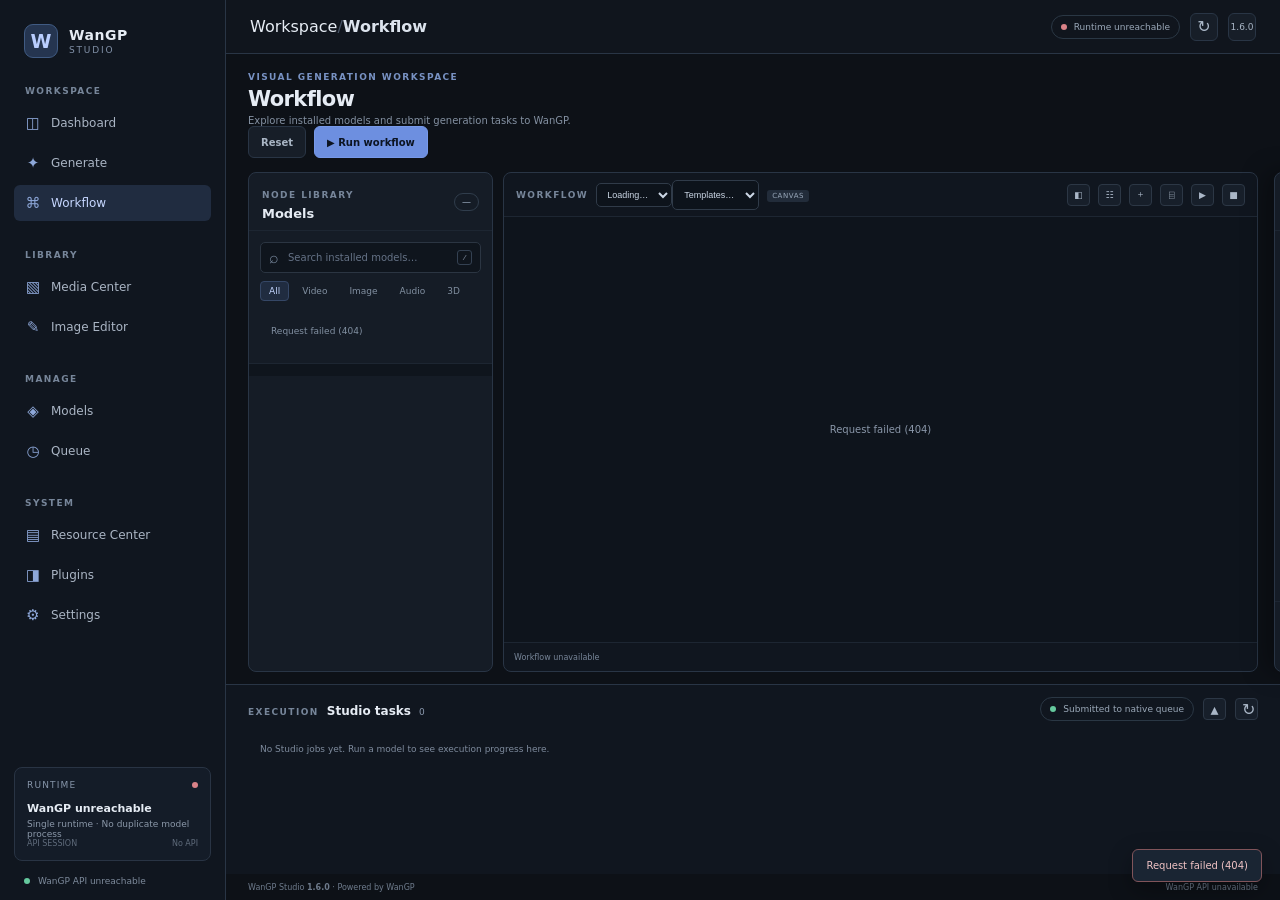
==== commit dc7b5e54: "studio: V4.5 tranche 2 — Models page, Generate input media slots, pane drawers (1.6.0) - MANAGE > Mo" ====
--- a/plugins/wan2gp_studio/web/index.html
+++ b/plugins/wan2gp_studio/web/index.html
@@ -14,6 +14,7 @@
   <script src="assets/dashboard.js" defer></script>
   <script src="assets/settings.js" defer></script>
   <script src="assets/generate.js" defer></script>
+  <script src="assets/models.js" defer></script>
 </head>
 <body>
 <div class="app-shell">
@@ -75,7 +76,7 @@
         </section>
 
         <section class="panel canvas-panel">
-          <div class="canvas-toolbar"><div><span class="panel-kicker">WORKFLOW</span><select id="workflow-select" class="preset-select workflow-select" aria-label="Workflow"><option value="">Loading…</option></select><select id="workflow-template" class="preset-select workflow-template" aria-label="Load a template"><option value="">Templates…</option></select><span class="draft-tag" id="workflow-state">CANVAS</span></div><div class="canvas-tools"><button class="small-tool" id="workflow-new" title="New workflow">＋</button><button class="small-tool" id="workflow-save" title="Save workflow">⌸</button><button class="small-tool" id="workflow-run" title="Run workflow">▶</button><button class="small-tool" id="workflow-cancel" title="Cancel run" disabled>■</button></div></div>
+          <div class="canvas-toolbar"><div><span class="panel-kicker">WORKFLOW</span><select id="workflow-select" class="preset-select workflow-select" aria-label="Workflow"><option value="">Loading…</option></select><select id="workflow-template" class="preset-select workflow-template" aria-label="Load a template"><option value="">Templates…</option></select><span class="draft-tag" id="workflow-state">CANVAS</span></div><div class="canvas-tools"><button class="small-tool pane-toggle" id="library-toggle" title="Toggle the model library" aria-pressed="true">◧</button><button class="small-tool pane-toggle" id="inspector-toggle" title="Toggle the inspector drawer" aria-pressed="false">☷</button><button class="small-tool" id="workflow-new" title="New workflow">＋</button><button class="small-tool" id="workflow-save" title="Save workflow">⌸</button><button class="small-tool" id="workflow-run" title="Run workflow">▶</button><button class="small-tool" id="workflow-cancel" title="Cancel run" disabled>■</button></div></div>
           <div class="canvas workflow-canvas-host" id="workflow-canvas-host">
             <div class="canvas-empty" id="workflow-unavailable" hidden></div>
             <iframe id="workflow-frame" class="workflow-frame" title="Workflow canvas" sandbox="allow-scripts allow-pointer-lock allow-downloads" hidden></iframe>
@@ -258,6 +259,36 @@
       <p class="field-note">Studio does not change WanGP settings; edit them in the native WanGP UI. Attribution and licenses: see the plugin README and <code>web/assets/WANFLOW-LICENSE.txt</code>.</p>
     </section>
 
+    <section class="models-view" id="models-view" hidden>
+      <header class="gallery-head">
+        <div><div class="eyebrow">MANAGE</div><h1>Models</h1><p>Installed catalog with availability, capabilities and LoRA inventory.</p></div>
+        <div class="gallery-head-actions"><button class="button button-quiet" id="models-refresh">↻ Refresh</button></div>
+      </header>
+      <div class="studio-grid models-grid">
+        <section class="panel model-panel">
+          <div class="panel-header"><div><span class="panel-kicker">CATALOG</span><h2>Installed models</h2></div><span class="count-chip" id="models-count">—</span></div>
+          <label class="search-box"><span>⌕</span><input id="models-search" type="search" placeholder="Search installed models…"></label>
+          <div class="filter-row" id="models-filters">
+            <button class="filter-chip selected" data-filter="all">All</button><button class="filter-chip" data-filter="video">Video</button><button class="filter-chip" data-filter="image">Image</button><button class="filter-chip" data-filter="audio">Audio</button><button class="filter-chip" data-filter="3d">3D</button>
+          </div>
+          <div class="model-list" id="models-list"><div class="empty-state">Loading model catalog…</div></div>
+        </section>
+        <section class="panel models-detail-panel">
+          <div class="panel-header"><div><span class="panel-kicker">DETAIL</span><h2 id="models-detail-name">No model selected</h2></div><span class="count-chip" id="models-detail-availability"></span></div>
+          <div class="inspector-content">
+            <div class="inspector-empty" id="models-detail-empty"><div class="inspector-empty-icon">◈</div><strong>Nothing selected</strong><span>Pick a model to see its capabilities, presets and LoRAs.</span></div>
+            <div id="models-detail" hidden>
+              <div class="selected-model"><div class="selected-model-icon">◈</div><div><strong id="models-detail-title">Model</strong><small id="models-detail-type">model_type</small></div></div>
+              <div class="inspector-section"><div class="section-title"><span>CAPABILITIES</span></div><div class="capability-list" id="models-capabilities"></div></div>
+              <div class="inspector-section"><div class="section-title"><span>PRESETS &amp; PROFILES</span><span id="models-preset-count"></span></div><div class="capability-list" id="models-presets"><span class="field-note">—</span></div></div>
+              <div class="inspector-section"><div class="section-title"><span>INSTALLED LORAS</span><span id="models-lora-count"></span></div><div class="capability-list" id="models-loras"></div></div>
+            </div>
+          </div>
+          <div class="inspector-bottom"><span class="save-indicator" id="models-detail-note">Read-only view</span><button class="button button-primary button-full" id="models-open-generate" disabled>Open in Generate</button></div>
+        </section>
+      </div>
+    </section>
+
     <section class="generate-view" id="generate-view" hidden>
       <header class="gallery-head">
         <div><div class="eyebrow">WORKSPACE</div><h1>Generate</h1><p>Quick submission to the native WanGP queue — no graph building required.</p></div>
@@ -277,6 +308,7 @@
           <div class="inspector-content" id="generate-form">
             <div class="inspector-empty" id="generate-empty"><div class="inspector-empty-icon">✦</div><strong>Nothing selected</strong><span>Pick a model to load its native WanGP defaults.</span></div>
             <div id="generate-editor" hidden>
+              <div class="inspector-section" id="generate-inputs" hidden><div class="section-title"><span>INPUT MEDIA</span></div><div id="generate-input-slots"></div></div>
               <label class="field-label" for="generate-prompt">Prompt</label>
               <textarea id="generate-prompt" rows="4" placeholder="Describe the scene…"></textarea>
               <label class="field-label" for="generate-negative">Negative prompt</label>
--- a/plugins/wan2gp_studio/web/assets/studio.css
+++ b/plugins/wan2gp_studio/web/assets/studio.css
@@ -184,3 +184,37 @@
   .generate-grid .model-panel{order:1;max-height:280px}
   .generate-grid .generate-form-panel{order:2}
 }
+/* ===== V4.5 tranche 2: Models page, input slots, pane drawers ===== */
+.models-grid{grid-template-columns:minmax(280px,340px) minmax(0,1fr)}
+.models-detail-panel{display:flex;flex-direction:column;min-height:0}
+.models-detail-panel .inspector-content{flex:1;min-height:0}
+.models-detail-panel .inspector-empty{display:grid;place-content:center;gap:8px;padding:40px 16px;text-align:center;color:var(--muted)}
+.models-detail-panel .inspector-empty-icon{font-size:26px;color:var(--accent)}
+#models-detail-availability{font-size:10px;color:var(--muted)}
+/* generate: input media slots */
+.input-slot{display:flex;align-items:center;gap:8px;padding:6px 0;border-bottom:1px solid var(--line-soft)}
+.input-slot-label{min-width:110px;font-size:11px;color:var(--text)}
+.input-slot-label small{color:var(--muted);font-size:9px}
+.input-slot-value{flex:1;font-size:11px;color:var(--muted);overflow:hidden;text-overflow:ellipsis;white-space:nowrap}
+/* workflow panes as drawers: shown ≤1439px, canvas keeps priority */
+.pane-toggle{display:none}
+@media (max-width:1439px){
+  .pane-toggle{display:grid;place-items:center}
+  .workspace{position:relative}
+  .studio-grid{position:relative;grid-template-columns:245px minmax(0,1fr)}
+  body.inspector-open .inspector-panel{display:flex}
+  .canvas-toolbar{position:relative;z-index:40}
+  .inspector-panel{position:absolute;top:0;right:0;bottom:0;width:min(320px,80%);z-index:30;box-shadow:-8px 0 24px rgba(0,0,0,.35);transition:transform .15s ease}
+  body:not(.inspector-open) .inspector-panel{transform:translateX(105%);pointer-events:none}
+  body.library-collapsed .studio-grid{grid-template-columns:minmax(0,1fr)}
+  body.library-collapsed .studio-grid .model-panel{display:none}
+}
+@media (prefers-reduced-motion:reduce){.inspector-panel{transition:none}}
+@media (max-width:1024px){
+  .pane-toggle{display:none}
+  body.inspector-open .inspector-panel{display:flex}
+  body.library-collapsed .studio-grid{grid-template-columns:minmax(0,1fr)}
+  .inspector-panel{position:static;width:auto;transform:none;box-shadow:none;pointer-events:auto}
+  body:not(.inspector-open) .inspector-panel{display:none}
+  body:not(.inspector-open) .studio-grid .inspector-panel{order:3}
+}
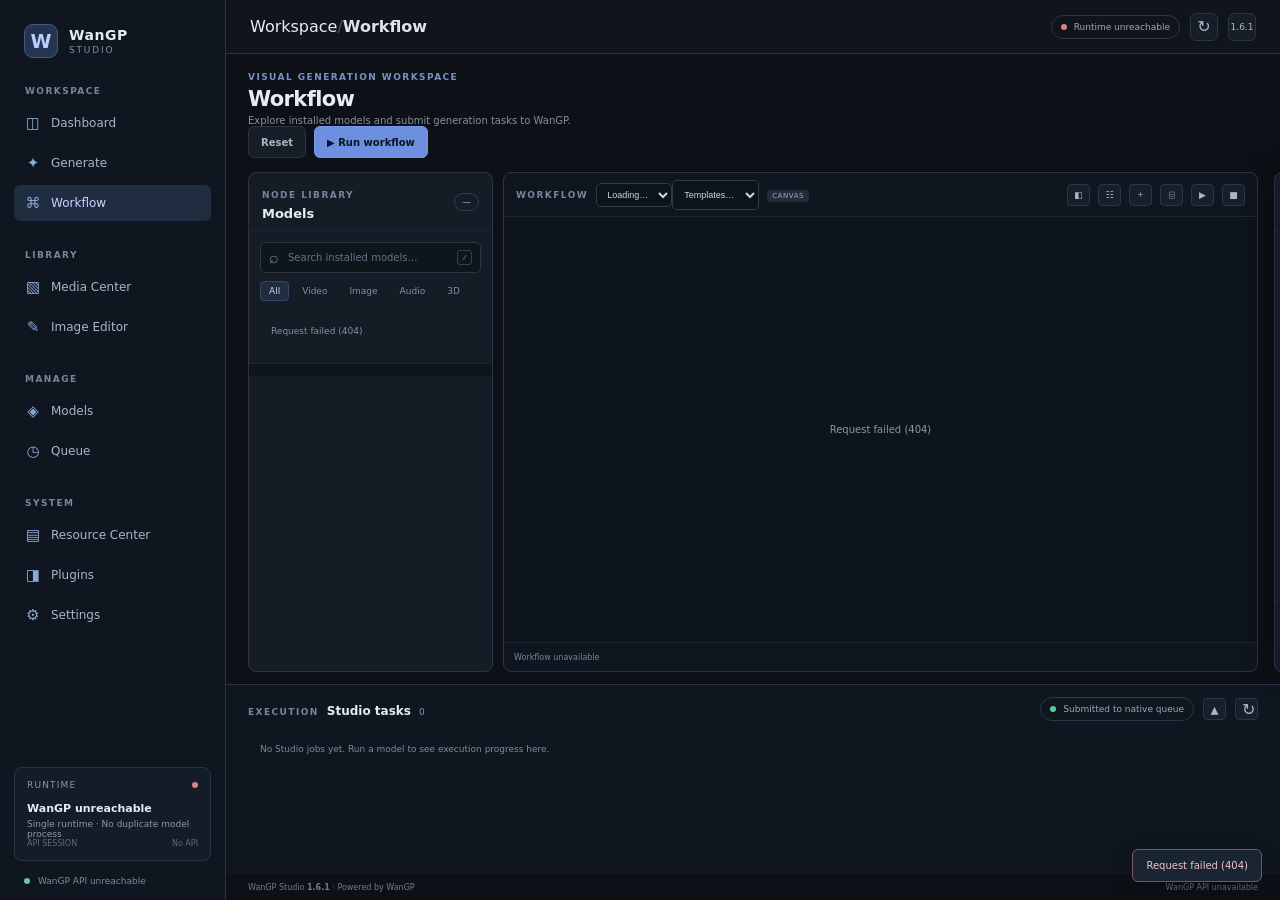
==== commit 6a107da0: "studio: v4.5-audit fixes — VRAM release state machine, responsive inspector, unified task registry (" ====
--- a/plugins/wan2gp_studio/web/index.html
+++ b/plugins/wan2gp_studio/web/index.html
@@ -55,7 +55,7 @@
   <main class="main-area">
     <header class="topbar">
       <div class="breadcrumbs"><span>Workspace</span><span class="crumb-sep">/</span><strong id="breadcrumb-current">Workflow</strong></div>
-      <div class="top-actions"><span class="runtime-pill" id="runtime-pill"><i></i> <span id="runtime-pill-text">WanGP runtime</span></span><button class="icon-button" id="refresh-models" title="Refresh model catalog">↻</button><span class="user-button">1.6.0</span></div>
+      <div class="top-actions"><span class="runtime-pill" id="runtime-pill"><i></i> <span id="runtime-pill-text">WanGP runtime</span></span><button class="icon-button" id="refresh-models" title="Refresh model catalog">↻</button><span class="user-button">1.6.1</span></div>
     </header>
 
     <section class="workspace">
@@ -317,6 +317,16 @@
                 <div class="section-title"><span>PRESETS &amp; PROFILES</span><span id="generate-preset-count"></span></div>
                 <div class="preset-row"><select id="generate-preset" class="preset-select" disabled><option>No presets available</option></select><button class="button button-quiet preset-load" id="generate-load-preset" disabled>Load</button></div>
               </div>
+              <div class="inspector-section" id="generate-advanced" hidden>
+                <div class="section-title"><span>ADVANCED ATTACHMENTS</span><button id="generate-advanced-clear" hidden title="Remove this attachment">✕</button></div>
+                <div class="input-slot">
+                  <select id="generate-advanced-key" class="preset-select" aria-label="Attachment key"></select>
+                  <button class="button button-quiet" id="generate-advanced-pick">Pick file</button>
+                  <span class="input-slot-value" id="generate-advanced-value">not set</span>
+                  <input type="file" id="generate-advanced-file" hidden>
+                </div>
+                <p class="field-note">Any native WanGP attachment key (image_start, image_refs, video_mask, custom_guide, …). The file is uploaded to the WanGP outputs and its path is written into the settings JSON.</p>
+              </div>
               <div class="settings-toolbar"><span>Full WanGP settings JSON</span><button id="generate-format-json">Format</button></div>
               <textarea id="generate-settings-json" class="json-editor" spellcheck="false" rows="12"></textarea>
               <p class="field-note">Advanced parameters are preserved. Edit the JSON for model-specific options; unknown fields are passed through untouched.</p>
@@ -365,7 +375,7 @@
       <div class="queue-heading"><div class="queue-title"><span class="panel-kicker">EXECUTION</span><h2>Studio tasks <span id="queue-count">0</span></h2></div><div class="queue-actions"><span class="queue-runtime"><i></i> Submitted to native queue</span><button class="small-tool" id="drawer-toggle" title="Collapse or expand the execution drawer" aria-expanded="true">▴</button><button class="small-tool" id="refresh-queue">↻</button></div></div>
       <div class="queue-list" id="queue-list"><div class="queue-empty">No Studio jobs yet. Run a model to see execution progress here.</div></div>
     </section>
-    <footer class="main-footer"><span>WanGP Studio <b>1.6.0</b> · Powered by WanGP</span><span id="api-status">Connecting to local runtime…</span></footer>
+    <footer class="main-footer"><span>WanGP Studio <b>1.6.1</b> · Powered by WanGP</span><span id="api-status">Connecting to local runtime…</span></footer>
   </main>
 </div>
 
--- a/plugins/wan2gp_studio/web/assets/studio.css
+++ b/plugins/wan2gp_studio/web/assets/studio.css
@@ -211,10 +211,10 @@
 }
 @media (prefers-reduced-motion:reduce){.inspector-panel{transition:none}}
 @media (max-width:1024px){
-  .pane-toggle{display:none}
   body.inspector-open .inspector-panel{display:flex}
   body.library-collapsed .studio-grid{grid-template-columns:minmax(0,1fr)}
+  body.library-collapsed .studio-grid .model-panel{display:none}
+  body.library-collapsed .generate-grid .model-panel{display:none}
   .inspector-panel{position:static;width:auto;transform:none;box-shadow:none;pointer-events:auto}
-  body:not(.inspector-open) .inspector-panel{display:none}
-  body:not(.inspector-open) .studio-grid .inspector-panel{order:3}
+  body:not(.inspector-open) .studio-grid .inspector-panel{display:none}
 }
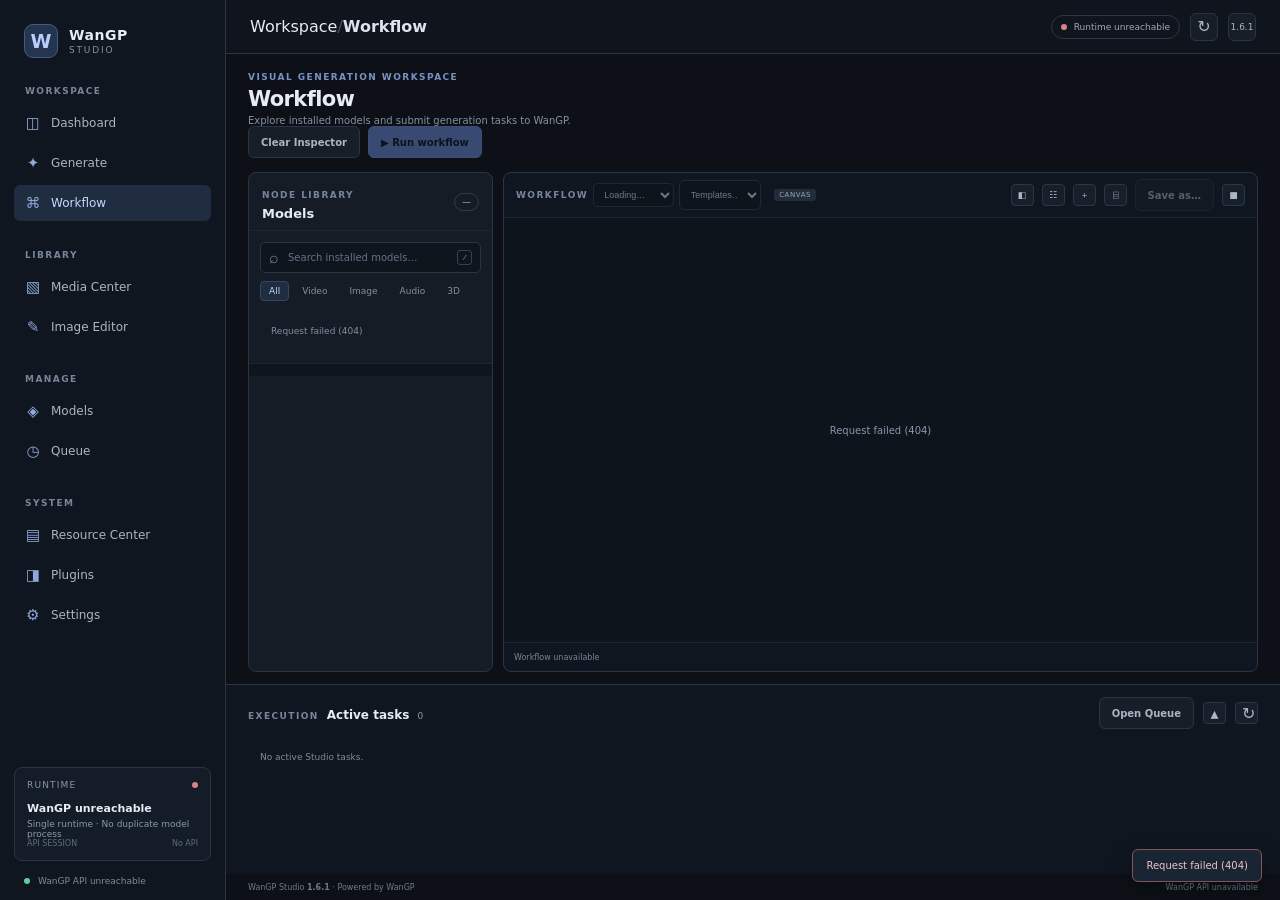
==== commit 8778ff05: "studio: polish workflow UX and harden media handoff" ====
--- a/plugins/wan2gp_studio/web/index.html
+++ b/plugins/wan2gp_studio/web/index.html
@@ -5,15 +5,15 @@
   <meta name="viewport" content="width=device-width,initial-scale=1">
   <meta name="color-scheme" content="dark">
   <title>WanGP Studio</title>
-  <link rel="stylesheet" href="assets/studio.css">
-  <script src="assets/studio.js" defer></script>
-  <script src="assets/gallery.js" defer></script>
-  <script src="assets/workflow.js" defer></script>
+  <link rel="stylesheet" href="assets/studio.css?v=1.6.1-audit">
+  <script src="assets/studio.js?v=1.6.1-audit" defer></script>
+  <script src="assets/gallery.js?v=1.6.1-audit" defer></script>
+  <script src="assets/workflow.js?v=1.6.1-audit.3" defer></script>
   <script src="assets/telemetry.js" defer></script>
   <script src="assets/plugins.js" defer></script>
   <script src="assets/dashboard.js" defer></script>
   <script src="assets/settings.js" defer></script>
-  <script src="assets/generate.js" defer></script>
+  <script src="assets/generate.js?v=1.6.1-audit" defer></script>
   <script src="assets/models.js" defer></script>
 </head>
 <body>
@@ -61,7 +61,7 @@
     <section class="workspace">
       <div class="workspace-heading">
         <div><div class="eyebrow">VISUAL GENERATION WORKSPACE</div><h1>Workflow</h1><p>Explore installed models and submit generation tasks to WanGP.</p></div>
-        <div class="heading-actions"><button class="button button-quiet" id="clear-selection">Reset</button><button class="button button-primary" id="run-generation">▶ Run workflow</button></div>
+        <div class="heading-actions"><button class="button button-quiet" id="clear-selection">Clear Inspector</button><button class="button button-primary" id="run-generation">▶ Run workflow</button></div>
       </div>
 
       <div class="studio-grid">
@@ -76,7 +76,7 @@
         </section>
 
         <section class="panel canvas-panel">
-          <div class="canvas-toolbar"><div><span class="panel-kicker">WORKFLOW</span><select id="workflow-select" class="preset-select workflow-select" aria-label="Workflow"><option value="">Loading…</option></select><select id="workflow-template" class="preset-select workflow-template" aria-label="Load a template"><option value="">Templates…</option></select><span class="draft-tag" id="workflow-state">CANVAS</span></div><div class="canvas-tools"><button class="small-tool pane-toggle" id="library-toggle" title="Toggle the model library" aria-pressed="true">◧</button><button class="small-tool pane-toggle" id="inspector-toggle" title="Toggle the inspector drawer" aria-pressed="false">☷</button><button class="small-tool" id="workflow-new" title="New workflow">＋</button><button class="small-tool" id="workflow-save" title="Save workflow">⌸</button><button class="small-tool" id="workflow-run" title="Run workflow">▶</button><button class="small-tool" id="workflow-cancel" title="Cancel run" disabled>■</button></div></div>
+          <div class="canvas-toolbar"><div><span class="panel-kicker">WORKFLOW</span><select id="workflow-select" class="preset-select workflow-select" aria-label="Workflow"><option value="">Loading…</option></select><select id="workflow-template" class="preset-select workflow-template" aria-label="Load a template"><option value="">Templates…</option></select><span class="draft-tag" id="workflow-state">CANVAS</span></div><div class="canvas-tools"><button class="small-tool pane-toggle" id="library-toggle" title="Toggle the model library" aria-pressed="true">◧</button><button class="small-tool pane-toggle" id="inspector-toggle" title="Toggle the inspector drawer" aria-pressed="false">☷</button><button class="small-tool" id="workflow-new" title="New workflow">＋</button><button class="small-tool" id="workflow-save" title="Save workflow">⌸</button><button class="button button-quiet" id="workflow-save-copy">Save as…</button><button class="small-tool" id="workflow-cancel" title="Cancel run" disabled>■</button></div></div>
           <div class="canvas workflow-canvas-host" id="workflow-canvas-host">
             <div class="canvas-empty" id="workflow-unavailable" hidden></div>
             <iframe id="workflow-frame" class="workflow-frame" title="Workflow canvas" sandbox="allow-scripts allow-pointer-lock allow-downloads" hidden></iframe>
@@ -92,17 +92,17 @@
         </section>
 
         <section class="panel inspector-panel">
-          <div class="panel-header"><div><span class="panel-kicker">INSPECTOR</span><h2>Parameters</h2></div><span class="inspector-icon">☷</span></div>
+          <div class="panel-header"><div><span class="panel-kicker">INSPECTOR</span><h2 id="inspector-heading">Parameters</h2></div><span class="inspector-icon">☷</span></div>
           <div class="inspector-content">
             <div class="inspector-empty" id="inspector-empty"><div class="inspector-empty-icon">☷</div><strong>Nothing selected</strong><span>Select a model to load its native WanGP settings.</span></div>
             <div id="inspector-editor" hidden>
               <div class="selected-model"><div class="selected-model-icon">◈</div><div><strong id="selected-model-name">Model</strong><small id="selected-model-type">model_type</small></div></div>
-              <div class="inspector-section">
-                <div class="section-title"><span>GENERATION SETTINGS</span><button id="reset-settings">Reset</button></div>
-                <label class="field-label" for="prompt-input">Prompt</label><textarea id="prompt-input" rows="5" placeholder="Describe the scene…"></textarea>
-                <div class="settings-toolbar"><span>Full WanGP settings JSON</span><button id="format-json">Format</button></div>
+              <div class="inspector-section node-settings">
+                <div class="section-title model-only"><span>GENERATION SETTINGS</span><button id="reset-settings">Reset</button></div>
+                <label class="field-label model-only" for="prompt-input">Prompt</label><textarea class="model-only" id="prompt-input" rows="5" placeholder="Describe the scene…"></textarea>
+                <div class="settings-toolbar"><label for="settings-json" id="inspector-json-label">Full WanGP settings JSON</label><button id="format-json">Format</button></div>
                 <textarea id="settings-json" class="json-editor" spellcheck="false" rows="12"></textarea>
-                <p class="field-note">Advanced parameters are preserved. Edit the JSON to access model-specific options not shown as simple controls.</p>
+                <p class="field-note model-only">Advanced parameters are preserved. Edit the JSON to access model-specific options not shown as simple controls.</p>
               </div>
               <div class="inspector-section">
                 <div class="section-title"><span>PRESETS &amp; PROFILES</span><span id="preset-count"></span></div>
@@ -292,7 +292,6 @@
     <section class="generate-view" id="generate-view" hidden>
       <header class="gallery-head">
         <div><div class="eyebrow">WORKSPACE</div><h1>Generate</h1><p>Quick submission to the native WanGP queue — no graph building required.</p></div>
-        <div class="gallery-head-actions"><button class="button button-primary" id="generate-run" disabled>▶ Run generation</button></div>
       </header>
       <div class="studio-grid generate-grid">
         <section class="panel model-panel">
@@ -332,7 +331,7 @@
               <p class="field-note">Advanced parameters are preserved. Edit the JSON for model-specific options; unknown fields are passed through untouched.</p>
             </div>
           </div>
-          <div class="inspector-bottom"><span class="save-indicator" id="generate-state">No model selected</span><button class="button button-primary button-full" id="generate-submit" disabled>Submit to native queue</button></div>
+          <div class="inspector-bottom"><span class="save-indicator" id="generate-state" role="status">No model selected</span><button class="button button-primary button-full" id="generate-submit" disabled>Run generation</button></div>
         </section>
       </div>
     </section>
@@ -358,7 +357,8 @@
           <div class="resource-head"><span>DEPENDENCY</span><span id="imageeditor-plugin-state">checking…</span></div>
           <div class="metric current-line" id="imageeditor-message">Checking the plugin registry…</div>
           <div class="dashboard-actions">
-            <a class="button button-primary" id="imageeditor-open" href="/" target="_blank" rel="noopener" hidden>Open ImageSuite ↗</a>
+            <button class="button button-primary" id="imageeditor-pick" hidden>Choose an image</button>
+            <a class="button button-quiet" id="imageeditor-open" href="/?studio_image_editor=1" target="_blank" rel="noopener" hidden>Open ImageSuite ↗</a>
             <button class="button button-quiet" id="imageeditor-goto-plugins" hidden>Open Plugins</button>
           </div>
         </article>
@@ -366,24 +366,36 @@
           <div class="resource-head"><span>HOW TO EDIT</span></div>
           <div class="metric current-line">1. Pick an image in the Media Center and open the lightbox.</div>
           <div class="metric current-line">2. Use Send to plugin - the bridge hands the file to ImageSuite.</div>
-          <div class="metric current-line">3. Edited results land back in the WanGP outputs and appear here.</div>
+          <div class="metric current-line">3. Find edited files in Media Center after saving them to a WanGP output folder.</div>
         </article>
       </div>
     </section>
 
     <section class="queue-panel" id="execution-drawer">
-      <div class="queue-heading"><div class="queue-title"><span class="panel-kicker">EXECUTION</span><h2>Studio tasks <span id="queue-count">0</span></h2></div><div class="queue-actions"><span class="queue-runtime"><i></i> Submitted to native queue</span><button class="small-tool" id="drawer-toggle" title="Collapse or expand the execution drawer" aria-expanded="true">▴</button><button class="small-tool" id="refresh-queue">↻</button></div></div>
+      <div class="queue-heading"><div class="queue-title"><span class="panel-kicker">EXECUTION</span><h2>Active tasks <span id="queue-count">0</span></h2></div><div class="queue-actions"><button class="button button-quiet" id="drawer-open-queue">Open Queue</button><button class="small-tool" id="drawer-toggle" title="Collapse or expand the execution drawer" aria-expanded="true">▴</button><button class="small-tool" id="refresh-queue" aria-label="Refresh Studio tasks">↻</button></div></div>
       <div class="queue-list" id="queue-list"><div class="queue-empty">No Studio jobs yet. Run a model to see execution progress here.</div></div>
     </section>
     <footer class="main-footer"><span>WanGP Studio <b>1.6.1</b> · Powered by WanGP</span><span id="api-status">Connecting to local runtime…</span></footer>
   </main>
 </div>
+
+<dialog class="workflow-name-dialog" id="workflow-name-dialog" aria-labelledby="workflow-name-label">
+  <form method="dialog">
+    <label for="workflow-name-input" id="workflow-name-label">Workflow name</label>
+    <input id="workflow-name-input" type="text" autofocus>
+    <div class="heading-actions">
+      <button class="button button-primary" value="save">Save graph</button>
+      <button class="button button-quiet" value="cancel" formnovalidate>Cancel</button>
+    </div>
+  </form>
+</dialog>
 
 <dialog class="lightbox" id="lightbox">
   <div class="lightbox-shell">
     <header class="lightbox-head">
       <div class="lightbox-title"><span class="panel-kicker" id="lightbox-kind">MEDIA</span><strong id="lightbox-name">Item</strong></div>
       <div class="lightbox-head-actions">
+        <select class="preset-select" id="lightbox-task-results" aria-label="Task results" hidden></select>
         <a class="button button-quiet" id="lightbox-download" href="#" download>Download</a>
         <button class="icon-button" id="lightbox-close" title="Close">✕</button>
       </div>
--- a/plugins/wan2gp_studio/web/assets/studio.css
+++ b/plugins/wan2gp_studio/web/assets/studio.css
@@ -83,6 +83,10 @@
 
 /* ---- Lightbox ---- */
 .lightbox{width:min(1120px,94vw);max-height:92vh;padding:0;border:1px solid #2c394c;border-radius:10px;background:#10161f;color:var(--text);box-shadow:0 22px 70px #000a}
+.workflow-name-dialog{width:min(380px,92vw);padding:18px;border:1px solid var(--line);border-radius:8px;background:var(--panel);color:var(--text)}
+.workflow-name-dialog::backdrop{background:#0008}
+.workflow-name-dialog form{display:grid;gap:12px}
+.workflow-name-dialog input{min-width:0;padding:8px;border:1px solid var(--line);border-radius:5px;background:var(--bg);color:var(--text)}
 .lightbox::backdrop{background:#05080dd9}
 .lightbox-shell{display:flex;flex-direction:column;max-height:90vh}
 .lightbox-head{display:flex;align-items:center;justify-content:space-between;gap:12px;padding:10px 14px;border-bottom:1px solid var(--line)}
@@ -153,10 +157,21 @@
 /* ===== V4.5 concept parity ===== */
 .live-dot.down,.status-dot.down{background:var(--red)}
 body.runtime-down .runtime-pill i{background:var(--red)}
-.generate-grid{grid-template-columns:minmax(280px,340px) minmax(0,1fr)}
+.generate-view:not([hidden]){display:flex;flex-direction:column;gap:14px;padding:14px 22px;min-width:0;min-height:0}
+.generate-grid{grid-template-columns:minmax(240px,340px) minmax(0,1fr);grid-template-rows:minmax(0,1fr)}
 .generate-form-panel{display:flex;flex-direction:column;min-height:0}
 .generate-form-panel .inspector-content{flex:1;min-height:0}
-.generate-form-panel .generate-empty,.generate-form-panel .inspector-empty{display:grid;place-content:center;gap:8px;padding:40px 16px;text-align:center;color:var(--muted)}
+.generate-form-panel .inspector-empty{display:grid;place-content:center;gap:8px;padding:16px;text-align:center;color:var(--muted)}
+.inspector-empty[hidden],.workflow-frame[hidden]{display:none!important}
+#inspector-editor[data-context="node"] > :not(.node-settings),#inspector-editor[data-context="node"] .model-only{display:none}
+.generate-form-panel .panel-header,.generate-form-panel .inspector-bottom,.model-panel .panel-header,.model-panel .search-box{flex-shrink:0}
+#generate-editor > .inspector-section{padding:12px 0}
+#generate-editor{padding:12px}
+#generate-editor > textarea{display:block;width:100%;padding:8px;margin-bottom:12px;color:var(--text);background:var(--bg);border:1px solid var(--line);border-radius:5px;resize:vertical;font-size:13px}
+.generate-form-panel .panel-header h2{overflow-wrap:anywhere}
+.canvas-toolbar{height:auto;min-height:44px;gap:6px;flex-wrap:wrap;flex-shrink:0;padding:6px 12px}
+.canvas-toolbar > div:first-child{display:flex;align-items:center;gap:5px;flex-wrap:wrap;min-width:0}
+.canvas-toolbar .workflow-select{margin-left:0;min-width:0;max-width:min(230px,100%)}
 .generate-form-panel .inspector-empty-icon{font-size:26px;color:var(--accent)}
 .queue-view .queue-full{display:grid;gap:10px;max-height:calc(100dvh - 300px);overflow:auto}
 .queue-date{color:var(--muted);font-weight:400;font-size:10px}
@@ -164,6 +179,7 @@
 .queue-panel .queue-list{transition:max-height .15s ease,opacity .15s ease;max-height:190px;overflow:auto}
 .queue-panel.collapsed .queue-list{max-height:0;opacity:0;overflow:hidden;pointer-events:none}
 .queue-panel.collapsed{border-bottom-width:1px}
+body:not(.workspace-hidden) .main-area:has(.queue-panel.collapsed){grid-template-rows:54px minmax(0,1fr) auto 26px}
 @media (prefers-reduced-motion:reduce){.queue-panel .queue-list{transition:none}}
 #drawer-toggle{transform:none}
 /* keyboard focus visibility (concept §13) */
@@ -201,20 +217,31 @@
 @media (max-width:1439px){
   .pane-toggle{display:grid;place-items:center}
   .workspace{position:relative}
-  .studio-grid{position:relative;grid-template-columns:245px minmax(0,1fr)}
+  .workspace > .studio-grid{position:relative;grid-template-columns:245px minmax(0,1fr)}
   body.inspector-open .inspector-panel{display:flex}
   .canvas-toolbar{position:relative;z-index:40}
   .inspector-panel{position:absolute;top:0;right:0;bottom:0;width:min(320px,80%);z-index:30;box-shadow:-8px 0 24px rgba(0,0,0,.35);transition:transform .15s ease}
-  body:not(.inspector-open) .inspector-panel{transform:translateX(105%);pointer-events:none}
-  body.library-collapsed .studio-grid{grid-template-columns:minmax(0,1fr)}
-  body.library-collapsed .studio-grid .model-panel{display:none}
+  body:not(.inspector-open) .inspector-panel{transform:translateX(105%);pointer-events:none;visibility:hidden}
+  body.library-collapsed .workspace > .studio-grid{grid-template-columns:minmax(0,1fr)}
+  body.library-collapsed .workspace .model-panel{display:none}
 }
 @media (prefers-reduced-motion:reduce){.inspector-panel{transition:none}}
 @media (max-width:1024px){
   body.inspector-open .inspector-panel{display:flex}
-  body.library-collapsed .studio-grid{grid-template-columns:minmax(0,1fr)}
-  body.library-collapsed .studio-grid .model-panel{display:none}
-  body.library-collapsed .generate-grid .model-panel{display:none}
+  .workspace > .studio-grid{grid-template-columns:minmax(0,1fr)}
+  .generate-grid{grid-template-rows:minmax(118px,36%) minmax(0,1fr)}
   .inspector-panel{position:static;width:auto;transform:none;box-shadow:none;pointer-events:auto}
   body:not(.inspector-open) .studio-grid .inspector-panel{display:none}
 }
+@media (max-width:680px){
+  .app-shell{grid-template-columns:minmax(0,1fr);grid-template-rows:auto minmax(0,1fr);min-height:100dvh}
+  .sidebar{display:flex;flex-direction:row;gap:8px;overflow-x:auto;padding:5px 8px}
+  .sidebar .brand,.sidebar-spacer{display:none}
+  .sidebar .primary-nav{display:flex}
+  .sidebar .nav-item{white-space:nowrap;padding:0 8px}
+  body.workspace-hidden .app-shell{height:100dvh}
+  body.workspace-hidden .main-area{min-height:0}
+  .generate-view:not([hidden]){padding:10px 12px;gap:8px}
+  .generate-grid .model-panel{min-height:0}
+  body:not(.workspace-hidden) .main-area:has(.queue-panel.collapsed){grid-template-rows:48px auto auto 26px}
+}
